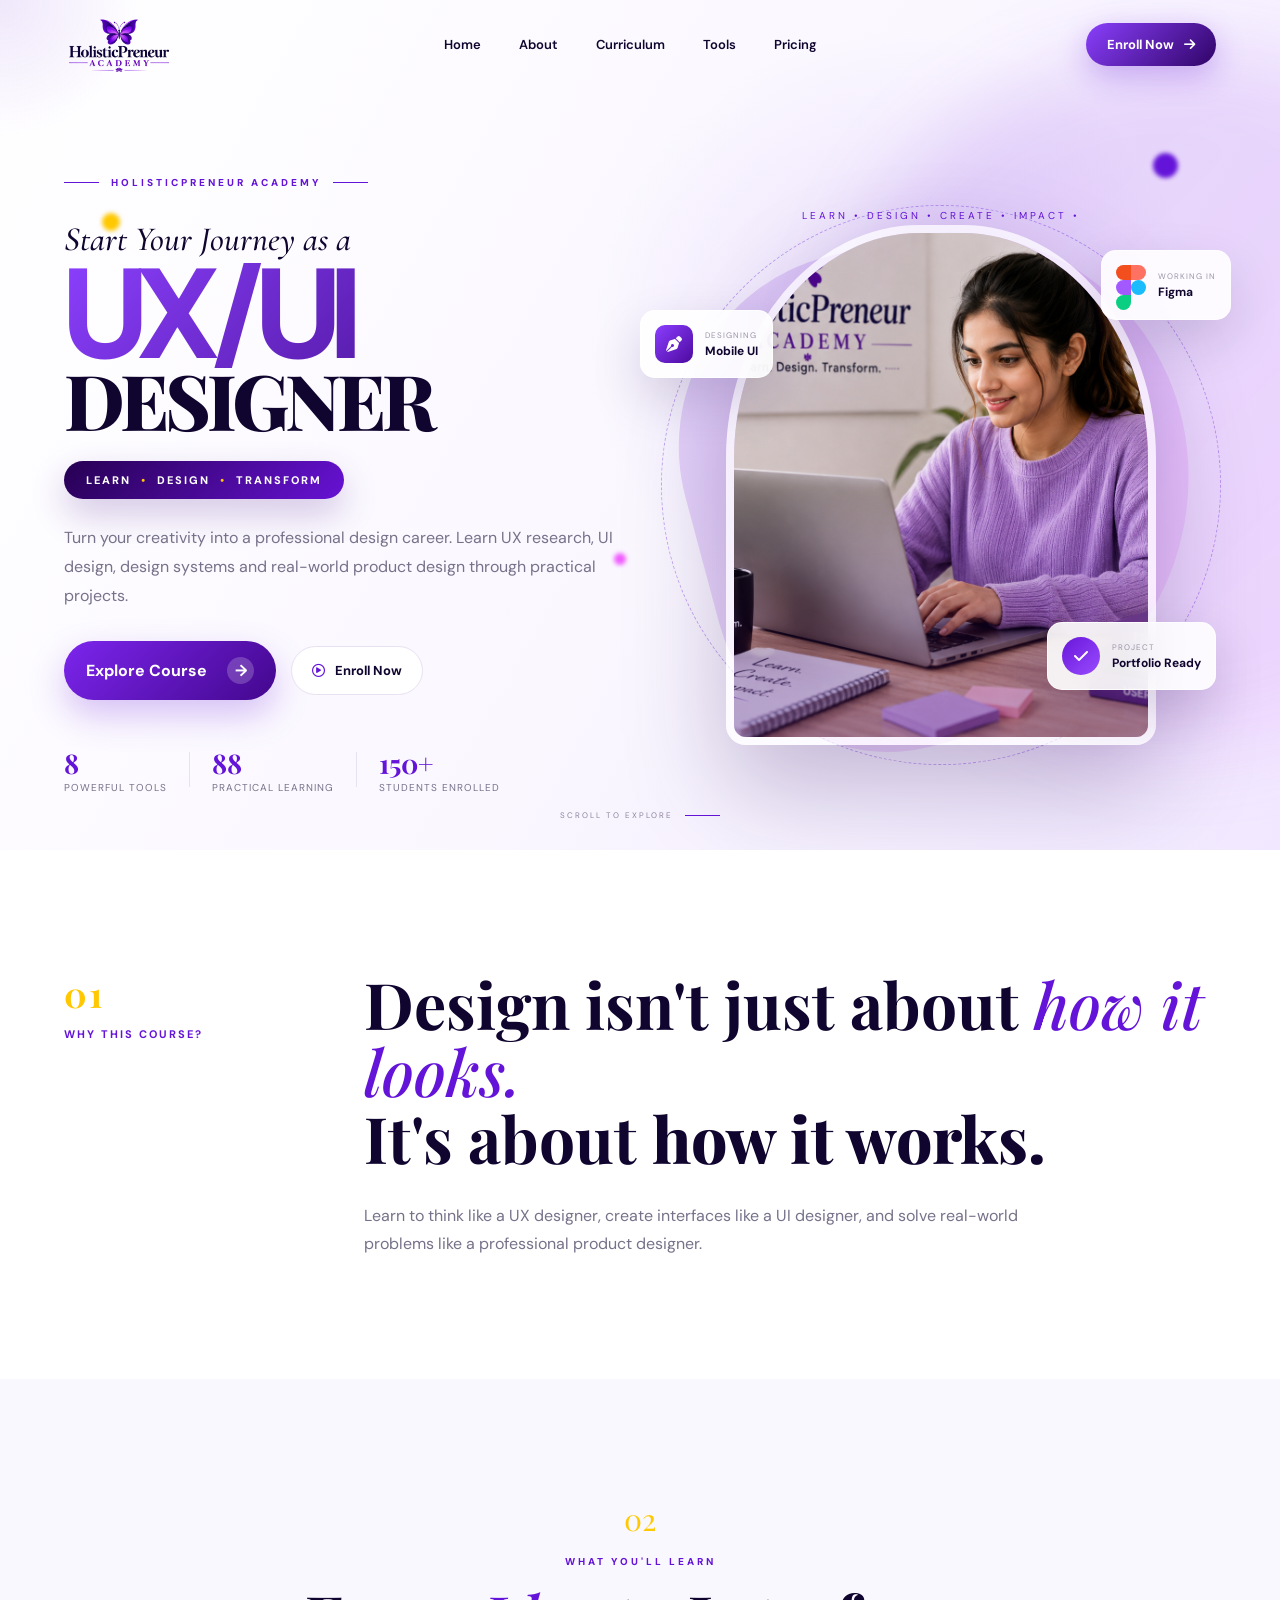
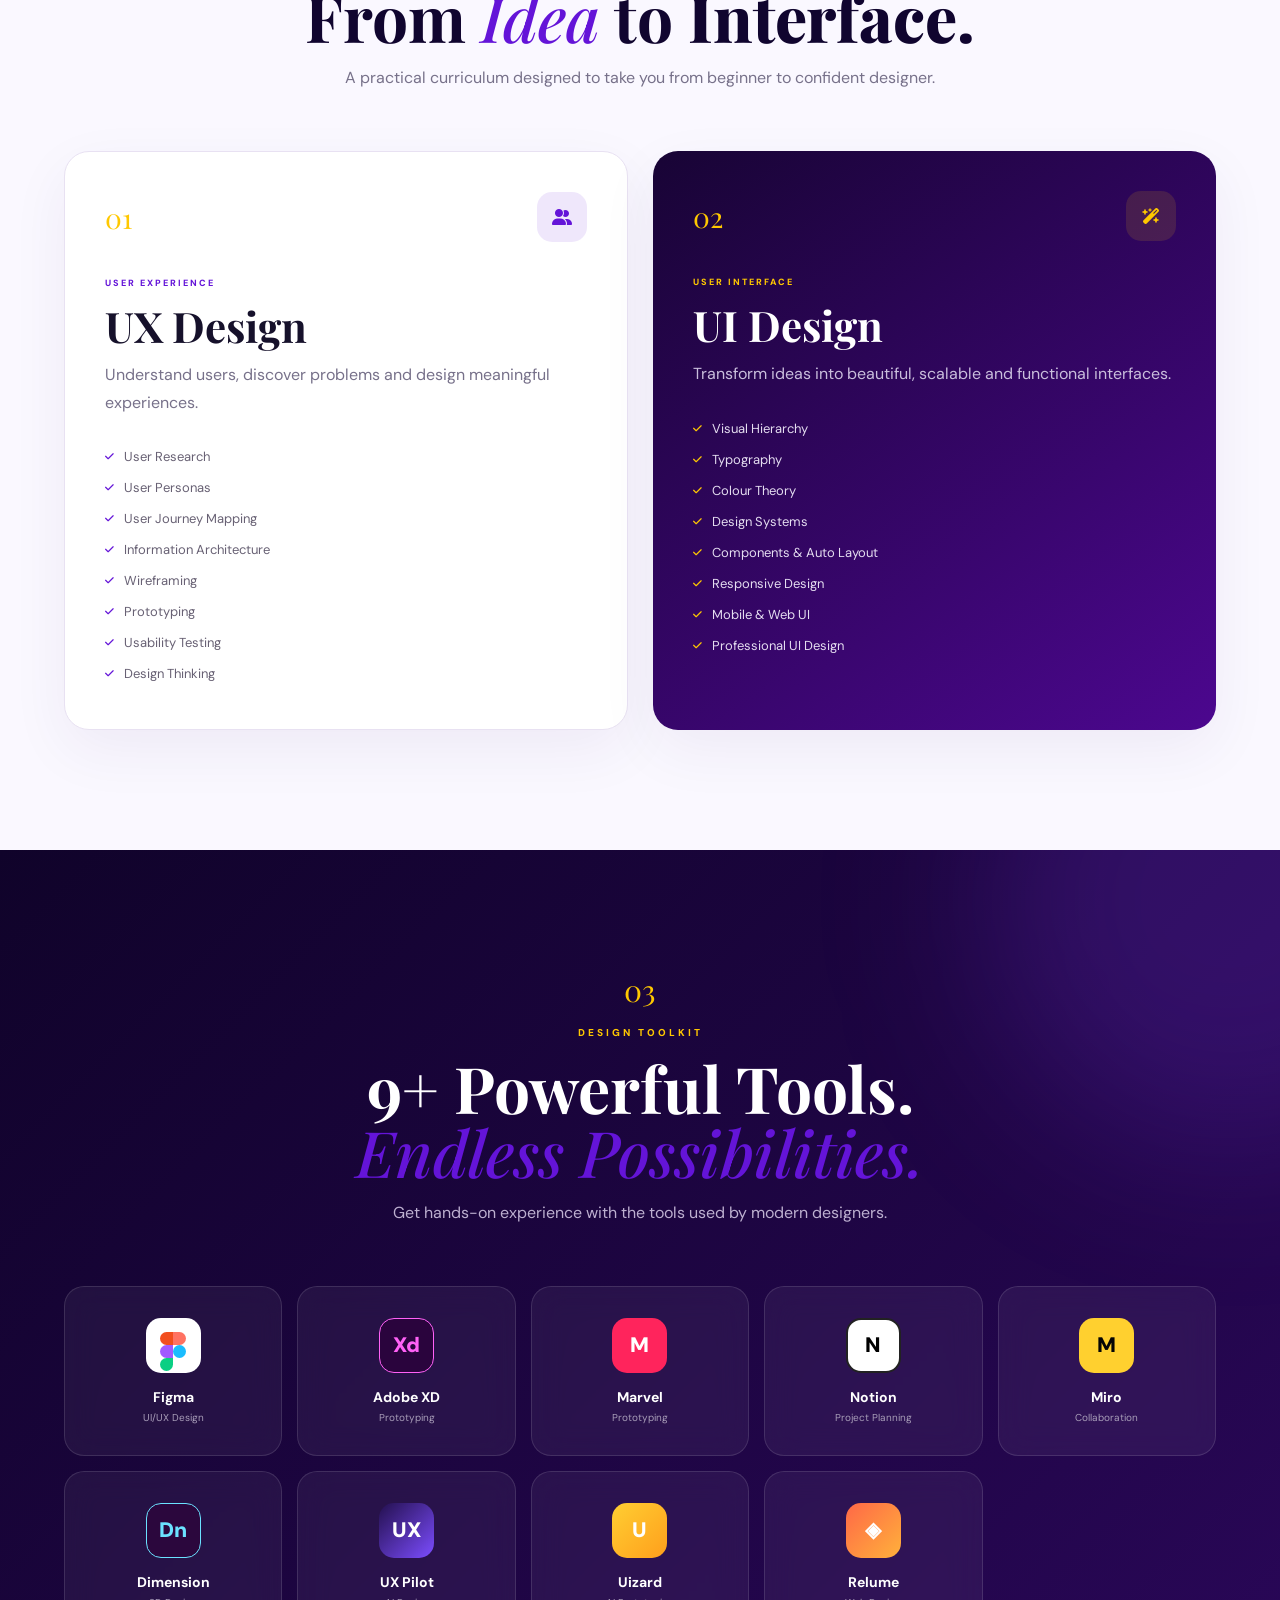
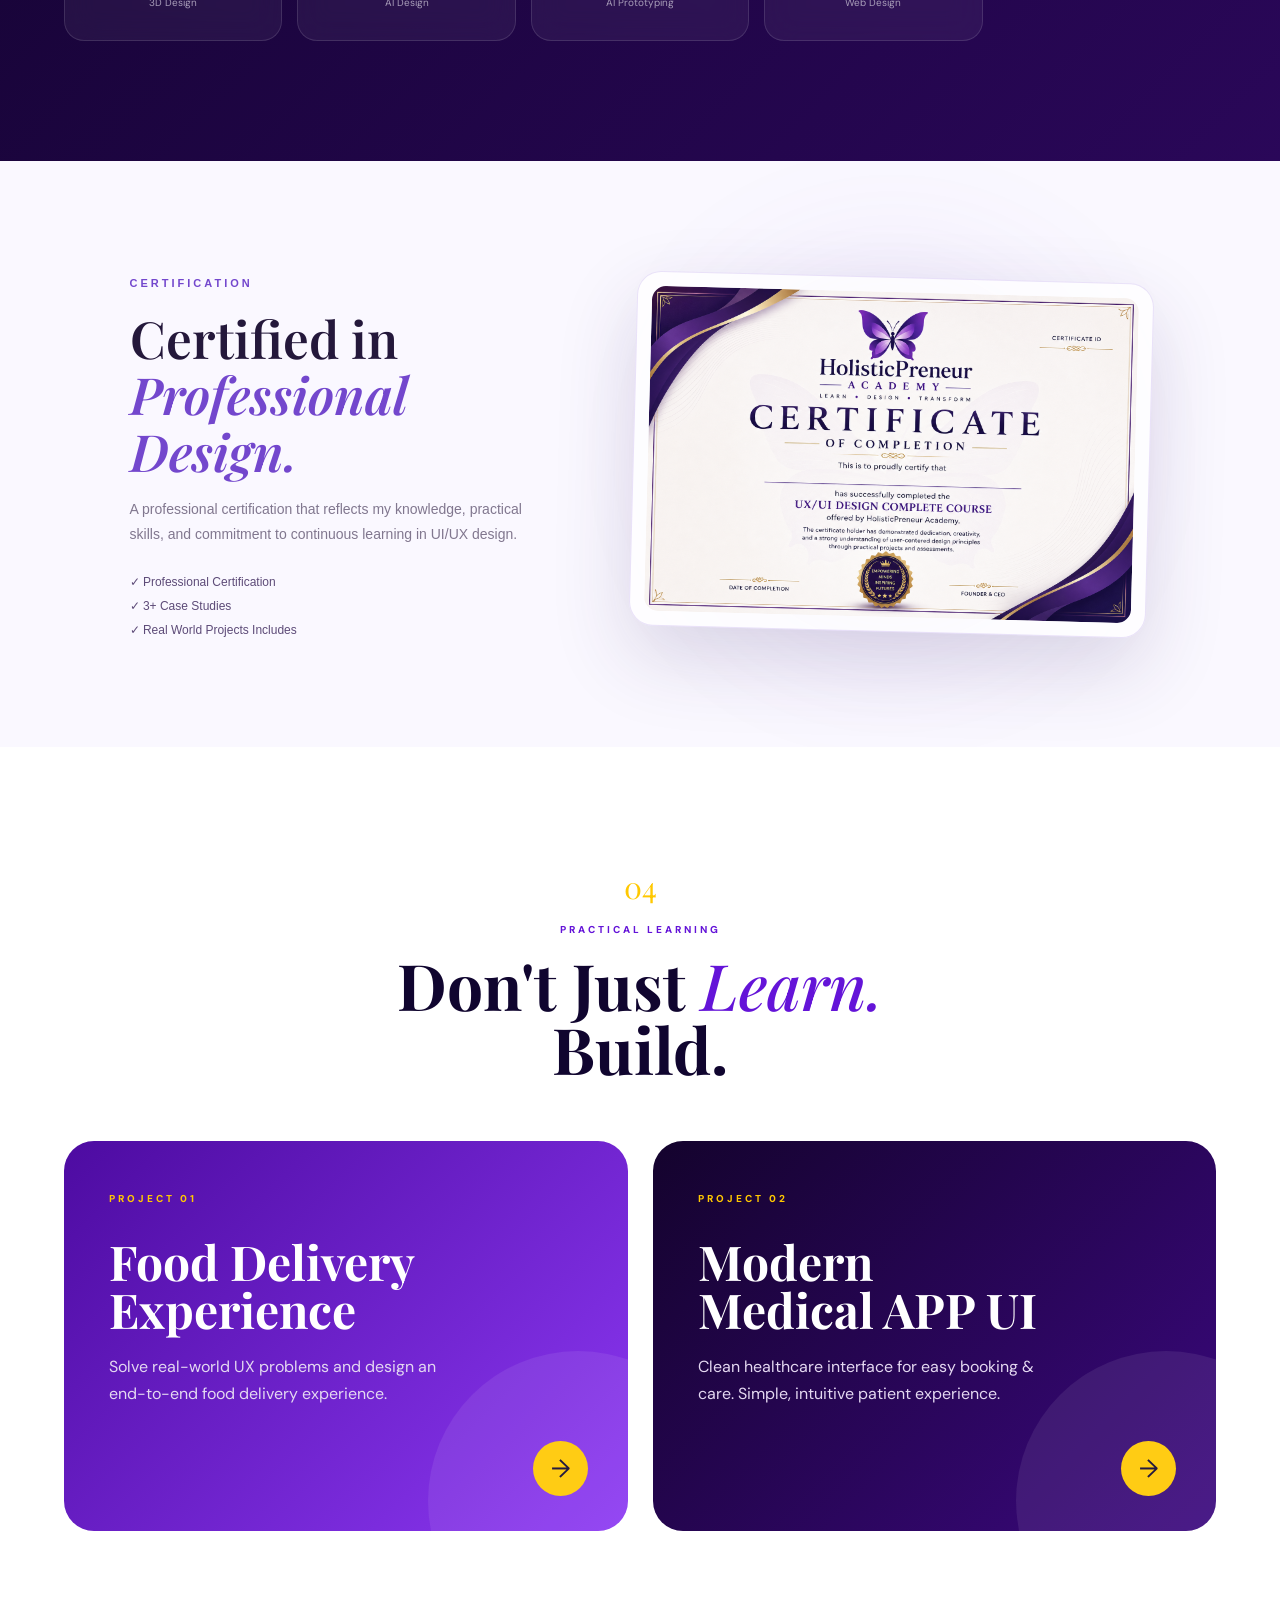
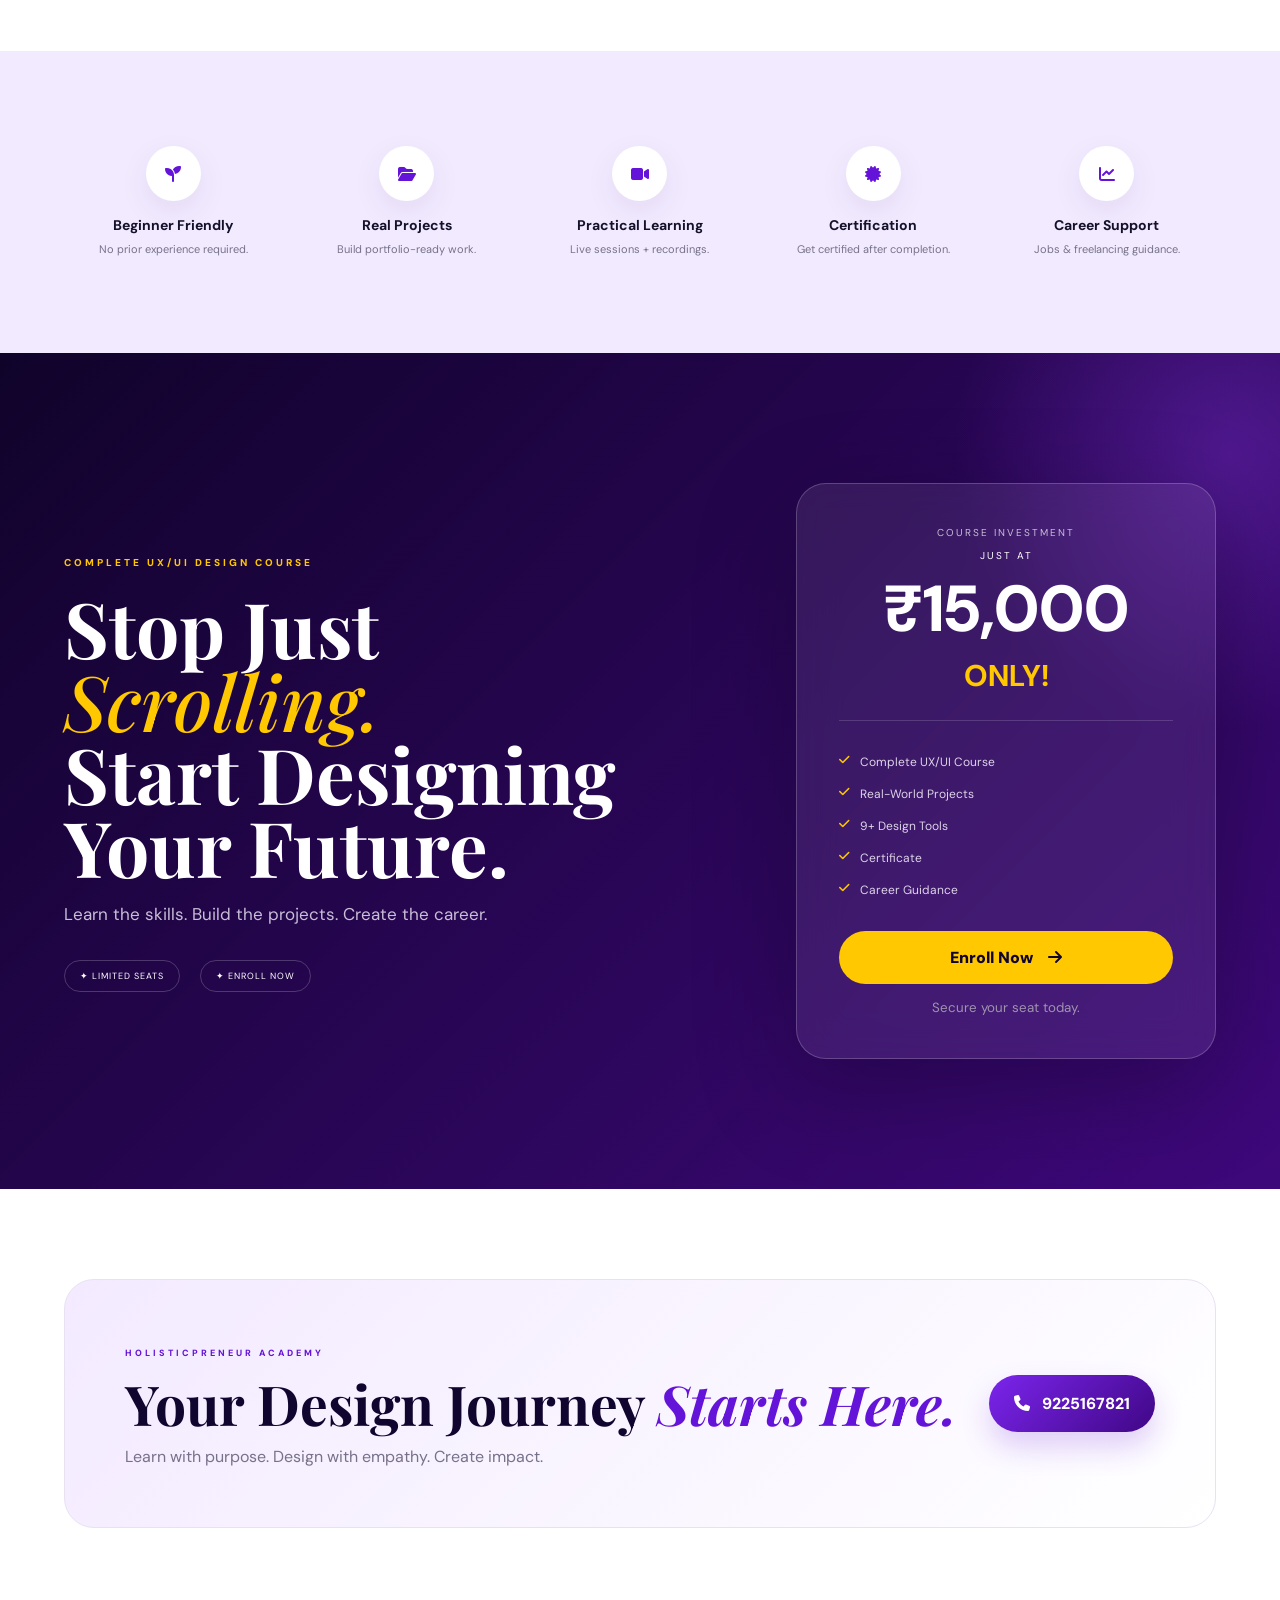
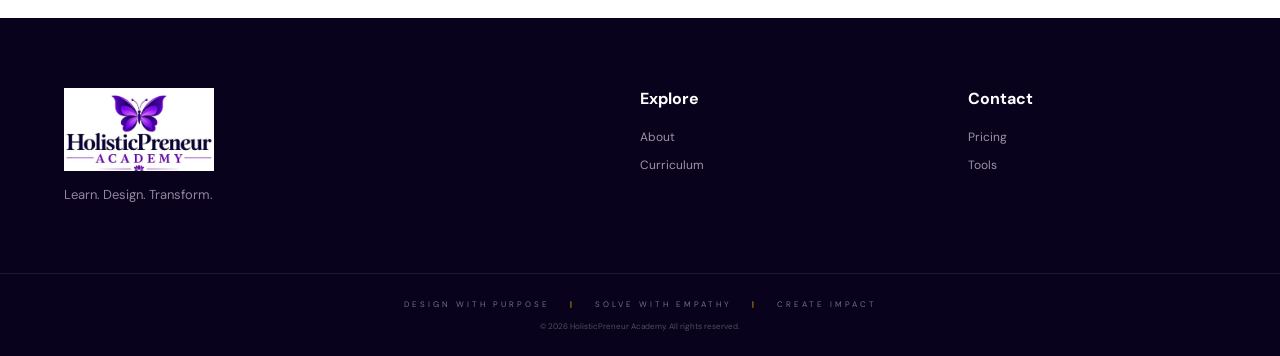
==== index.html @ afbdb3b9 "first commit" ====
<!DOCTYPE html>
<html lang="en">

<head>

    <meta charset="UTF-8">

    <meta name="viewport"
          content="width=device-width, initial-scale=1.0">

    <meta name="description"
          content="HolisticPreneur Academy - Premium UX/UI Design Course">

    <title>HolisticPreneur Academy | UX/UI Design</title>


    <!-- ================= GOOGLE FONTS ================= -->

    <link rel="preconnect"
          href="https://fonts.googleapis.com">

    <link rel="preconnect"
          href="https://fonts.gstatic.com"
          crossorigin>

    <link href="https://fonts.googleapis.com/css2?family=Cormorant+Garamond:wght@400;500;600;700&family=DM+Sans:wght@400;500;600;700&family=Playfair+Display:wght@500;600;700;800&display=swap"
          rel="stylesheet">


    <!-- ================= ICON LIBRARY ================= -->

    <link rel="stylesheet"
          href="https://cdnjs.cloudflare.com/ajax/libs/font-awesome/6.5.2/css/all.min.css">


    <link rel="stylesheet"
          href="style.css">

</head>


<body>


<!-- =====================================================
     CURSOR GLOW
===================================================== -->

<div class="cursor-glow"></div>


<!-- =====================================================
     NAVBAR
===================================================== -->

<header class="navbar" id="navbar">

    <div class="container nav-wrapper">


        <!-- LOGO -->

       <!-- COMPANY LOGO -->
<a href="#" class="brand">
    <img src="logo Hp.png" 
         alt="HolisticPreneur Academy Logo" 
         class="company-logo">
</a>


        <!-- NAVIGATION -->

        <nav class="nav-menu">

            <a href="#home">
                Home
            </a>

            <a href="#about">
                About
            </a>

            <a href="#curriculum">
                Curriculum
            </a>

            <a href="#tools">
                Tools
            </a>

            <a href="#pricing">
                Pricing
            </a>

        </nav>


        <!-- CTA -->

        <a href="premium-form.html"
           class="nav-cta">

            Enroll Now
            <i class="fa-solid fa-arrow-right"></i>

        </a>


        <!-- MOBILE -->

        <button class="mobile-menu"
                id="mobileMenu">

            <i class="fa-solid fa-bars"></i>

        </button>

    </div>

</header>



<!-- =====================================================
     HERO
===================================================== -->

<section class="hero"
         id="home">


    <!-- BACKGROUND -->

    <div class="hero-gradient"></div>

    <div class="orb orb-one"></div>

    <div class="orb orb-two"></div>

    <div class="orb orb-three"></div>


    <div class="container hero-grid">


        <!-- ================= HERO TEXT ================= -->

        <div class="hero-content">


            <div class="eyebrow">

                <span class="eyebrow-line"></span>

                HOLISTICPRENEUR ACADEMY

                <span class="eyebrow-line"></span>

            </div>


            <p class="hero-script">

                Start Your Journey as a

            </p>


            <h1>

                <span class="gradient-text">
                    UX/UI
                </span>

                <span class="dark-text">
                    DESIGNER
                </span>

            </h1>


            <div class="hero-pill">

                <span>
                    LEARN
                </span>

                <b>•</b>

                <span>
                    DESIGN
                </span>

                <b>•</b>

                <span>
                    TRANSFORM
                </span>

            </div>


            <p class="hero-description">

                Turn your creativity into a professional design
                career. Learn UX research, UI design, design
                systems and real-world product design through
                practical projects.

            </p>


            <!-- BUTTONS -->

            <div class="hero-buttons">

                <a href="#curriculum"
                   class="primary-btn">

                    Explore Course

                    <span>
                        →
                    </span>

                </a>


                <a href="premium-form.html"
                   class="secondary-btn">

                    <i class="fa-regular fa-circle-play"></i>

                    Enroll Now

                </a>

            </div>


            <!-- TRUST -->

            <div class="hero-trust">

                <div class="trust-item">

                    <strong data-count="9">
                        0
                    </strong>

                    <span>
                        Powerful Tools
                    </span>

                </div>


                <div class="trust-divider"></div>


                <div class="trust-item">

                    <strong data-count="100">
                        0
                    </strong>

                    <span>
                        Practical Learning
                    </span>

                </div>


                <div class="trust-divider"></div>


                <div class="trust-item">

                    <strong>
                        150+
                    </strong>

                    <span>
                        Students Enrolled
                    </span>

                </div>

            </div>

        </div>



        <!-- =================================================
             HERO IMAGE
        ================================================= -->

        <div class="hero-visual">


            <!-- ROTATING CIRCLE -->

            <div class="rotating-ring">

                <span>
                    LEARN • DESIGN • CREATE • IMPACT •
                </span>

            </div>


            <!-- GIRL -->

            <div class="designer-image">

                <img
                    src="Holisticpreneur UI.png"
                    alt="Woman working on UI UX design">

            </div>


            <!-- FLOATING UI CARD -->

            <div class="floating-card ui-card">

                <div class="mini-icon purple">

                    <i class="fa-solid fa-pen-nib"></i>

                </div>

                <div>

                    <small>
                        DESIGNING
                    </small>

                    <strong>
                        Mobile UI
                    </strong>

                </div>

            </div>


            <!-- FIGMA CARD -->

            <div class="floating-card figma-card">

                <div class="figma-logo">

                    <span></span>
                    <span></span>
                    <span></span>
                    <span></span>
                    <span></span>

                </div>

                <div>

                    <small>
                        WORKING IN
                    </small>

                    <strong>
                        Figma
                    </strong>

                </div>

            </div>


            <!-- PROJECT CARD -->

            <div class="floating-card project-card">

                <div class="check-icon">

                    <i class="fa-solid fa-check"></i>

                </div>

                <div>

                    <small>
                        PROJECT
                    </small>

                    <strong>
                        Portfolio Ready
                    </strong>

                </div>

            </div>


            <!-- DECORATIVE PURPLE SHAPE -->

            <div class="hero-shape"></div>

        </div>

    </div>


    <!-- SCROLL -->

    <div class="scroll-indicator">

        <span>
            SCROLL TO EXPLORE
        </span>

        <div></div>

    </div>

</section>



<!-- =====================================================
     ABOUT / INTRO
===================================================== -->

<section class="intro-section"
         id="about">

    <div class="container">


        <div class="intro-grid">


            <div class="intro-label">

                <span>
                    01
                </span>

                WHY THIS COURSE?

            </div>


            <div class="intro-content">

                <h2>

                    Design isn't just about
                    <em>how it looks.</em>

                    <br>

                    It's about
                    <strong>
                        how it works.
                    </strong>

                </h2>


                <p>

                    Learn to think like a UX designer,
                    create interfaces like a UI designer,
                    and solve real-world problems like a
                    professional product designer.

                </p>

            </div>

        </div>

    </div>

</section>



<!-- =====================================================
     CURRICULUM
===================================================== -->

<section class="curriculum"
         id="curriculum">

    <div class="container">


        <div class="section-heading">

            <div class="section-number">
                02
            </div>

            <span>
                WHAT YOU'LL LEARN
            </span>

            <h2>

                From
                <em>Idea</em>
                to
                <strong>Interface.</strong>

            </h2>

            <p>

                A practical curriculum designed to take
                you from beginner to confident designer.

            </p>

        </div>



        <div class="learning-layout">


            <!-- UX -->

            <div class="learning-card">

                <div class="card-top">

                    <div class="card-number">
                        01
                    </div>

                    <div class="card-icon">
                        <i class="fa-solid fa-user-group"></i>
                    </div>

                </div>


                <span class="card-category">
                    USER EXPERIENCE
                </span>


                <h3>
                    UX Design
                </h3>


                <p>
                    Understand users, discover problems
                    and design meaningful experiences.
                </p>


                <ul>

                    <li>
                        <i class="fa-solid fa-check"></i>
                        User Research
                    </li>

                    <li>
                        <i class="fa-solid fa-check"></i>
                        User Personas
                    </li>

                    <li>
                        <i class="fa-solid fa-check"></i>
                        User Journey Mapping
                    </li>

                    <li>
                        <i class="fa-solid fa-check"></i>
                        Information Architecture
                    </li>

                    <li>
                        <i class="fa-solid fa-check"></i>
                        Wireframing
                    </li>

                    <li>
                        <i class="fa-solid fa-check"></i>
                        Prototyping
                    </li>

                    <li>
                        <i class="fa-solid fa-check"></i>
                        Usability Testing
                    </li>

                    <li>
                        <i class="fa-solid fa-check"></i>
                        Design Thinking
                    </li>

                </ul>

            </div>



            <!-- UI -->

            <div class="learning-card featured-card">

                <div class="card-top">

                    <div class="card-number">
                        02
                    </div>

                    <div class="card-icon gold-icon">
                        <i class="fa-solid fa-wand-magic-sparkles"></i>
                    </div>

                </div>


                <span class="card-category">
                    USER INTERFACE
                </span>


                <h3>
                    UI Design
                </h3>


                <p>
                    Transform ideas into beautiful,
                    scalable and functional interfaces.
                </p>


                <ul>

                    <li>
                        <i class="fa-solid fa-check"></i>
                        Visual Hierarchy
                    </li>

                    <li>
                        <i class="fa-solid fa-check"></i>
                        Typography
                    </li>

                    <li>
                        <i class="fa-solid fa-check"></i>
                        Colour Theory
                    </li>

                    <li>
                        <i class="fa-solid fa-check"></i>
                        Design Systems
                    </li>

                    <li>
                        <i class="fa-solid fa-check"></i>
                        Components & Auto Layout
                    </li>

                    <li>
                        <i class="fa-solid fa-check"></i>
                        Responsive Design
                    </li>

                    <li>
                        <i class="fa-solid fa-check"></i>
                        Mobile & Web UI
                    </li>

                    <li>
                        <i class="fa-solid fa-check"></i>
                        Professional UI Design
                    </li>

                </ul>

            </div>

        </div>

    </div>

</section>
















<!-- =====================================================
     TOOLS
===================================================== -->

<section class="tools-section"
         id="tools">


    <div class="container">


        <div class="section-heading dark-heading">

            <div class="section-number">
                03
            </div>

            <span>
                DESIGN TOOLKIT
            </span>

            <h2>

                9+ Powerful Tools.
                <em>Endless Possibilities.</em>

            </h2>

            <p>

                Get hands-on experience with the tools
                used by modern designers.

            </p>

        </div>



        <div class="tools-grid">


            <!-- FIGMA -->

            <div class="tool-card">

                <div class="tool-logo figma">

                    <span></span>
                    <span></span>
                    <span></span>
                    <span></span>
                    <span></span>

                </div>

                <h3>
                    Figma
                </h3>

                <p>
                    UI/UX Design
                </p>

            </div>



            <!-- ADOBE XD -->

            <div class="tool-card">

                <div class="tool-logo adobe-xd">
                    <span>Xd</span>
                </div>

                <h3>
                    Adobe XD
                </h3>

                <p>
                    Prototyping
                </p>

            </div>



            <!-- MARVEL -->

            <div class="tool-card">

                <div class="tool-logo marvel">
                    M
                </div>

                <h3>
                    Marvel
                </h3>

                <p>
                    Prototyping
                </p>

            </div>



            <!-- NOTION -->

            <div class="tool-card">

                <div class="tool-logo notion">
                    N
                </div>

                <h3>
                    Notion
                </h3>

                <p>
                    Project Planning
                </p>

            </div>



            <!-- MIRO -->

            <div class="tool-card">

                <div class="tool-logo miro">
                    M
                </div>

                <h3>
                    Miro
                </h3>

                <p>
                    Collaboration
                </p>

            </div>



            <!-- DIMENSION -->

            <div class="tool-card">

                <div class="tool-logo dimension">
                    Dn
                </div>

                <h3>
                    Dimension
                </h3>

                <p>
                    3D Design
                </p>

            </div>



            <!-- UX PILOT -->

            <div class="tool-card">

                <div class="tool-logo uxpilot">
                    UX
                </div>

                <h3>
                    UX Pilot
                </h3>

                <p>
                    AI Design
                </p>

            </div>



            <!-- UIZARD -->

            <div class="tool-card">

                <div class="tool-logo uizard">
                    U
                </div>

                <h3>
                    Uizard
                </h3>

                <p>
                    AI Prototyping
                </p>

            </div>



            <!-- RELUME -->

            <div class="tool-card">

                <div class="tool-logo relume">
                    ◈
                </div>

                <h3>
                    Relume
                </h3>

                <p>
                    Web Design
                </p>

            </div>


        </div>

    </div>

</section>






<!-- =========================
     CERTIFICATE SECTION
========================= -->

<section class="certificate-section">

    <div class="certificate-content">

        <span class="certificate-label">
            CERTIFICATION
        </span>

        <h2>
            Certified in
            <em>Professional Design.</em>
        </h2>

        <p>
            A professional certification that reflects my knowledge,
            practical skills, and commitment to continuous learning
            in UI/UX design.
        </p>

        <div class="certificate-meta">
            <span>✓ Professional Certification</span>
            <span>✓ 3+ Case Studies</span>
            <span>✓ Real World Projects Includes</span>
        </div>

    </div>


    <div class="certificate-preview">

        <div class="certificate-glow"></div>

        <div class="certificate-frame">

            <img
                src="Certificate.png"
                alt="Professional UI UX Design Certificate"
            >

        </div>

    </div>

</section>



<!-- =====================================================
     REAL WORLD PROJECTS
===================================================== -->

<section class="projects">

    <div class="container">


        <div class="section-heading">

            <div class="section-number">
                04
            </div>

            <span>
                PRACTICAL LEARNING
            </span>

            <h2>

                Don't Just
                <em>Learn.</em>

                <br>

                Build.

            </h2>

        </div>



        <div class="project-grid">


            <div class="project-card-large">

                <span>
                    PROJECT 01
                </span>

                <h3>
                    Food Delivery
                    <br>
                    Experience
                </h3>

                <p>
                    Solve real-world UX problems and
                    design an end-to-end food delivery
                    experience.
                </p>

                <div class="project-arrow">
                    →
                </div>

            </div>


            <div class="project-card-large second-project">

                <span>
                    PROJECT 02
                </span>

                <h3>
                    Modern
                    <br>
                    Medical APP UI
                </h3>

                <p>
                    Clean healthcare interface for easy booking & care.
                    Simple, intuitive patient experience.
                </p>

                <div class="project-arrow">
                    →
                </div>

            </div>


        </div>

    </div>

</section>



<!-- =====================================================
     BENEFITS
===================================================== -->

<section class="benefits">

    <div class="container">


        <div class="benefit-grid">


            <div class="benefit-item">

                <div class="benefit-icon">
                    <i class="fa-solid fa-seedling"></i>
                </div>

                <h3>
                    Beginner Friendly
                </h3>

                <p>
                    No prior experience required.
                </p>

            </div>


            <div class="benefit-item">

                <div class="benefit-icon">
                    <i class="fa-solid fa-folder-open"></i>
                </div>

                <h3>
                    Real Projects
                </h3>

                <p>
                    Build portfolio-ready work.
                </p>

            </div>


            <div class="benefit-item">

                <div class="benefit-icon">
                    <i class="fa-solid fa-video"></i>
                </div>

                <h3>
                    Practical Learning
                </h3>

                <p>
                    Live sessions + recordings.
                </p>

            </div>


            <div class="benefit-item">

                <div class="benefit-icon">
                    <i class="fa-solid fa-certificate"></i>
                </div>

                <h3>
                    Certification
                </h3>

                <p>
                    Get certified after completion.
                </p>

            </div>


            <div class="benefit-item">

                <div class="benefit-icon">
                    <i class="fa-solid fa-chart-line"></i>
                </div>

                <h3>
                    Career Support
                </h3>

                <p>
                    Jobs & freelancing guidance.
                </p>

            </div>


        </div>

    </div>

</section>



<!-- =====================================================
     PRICING
===================================================== -->

<section class="pricing"
         id="pricing">

    <div class="pricing-orb"></div>


    <div class="container pricing-container">


        <div class="pricing-content">

            <span class="pricing-label">
                COMPLETE UX/UI DESIGN COURSE
            </span>


            <h2>

                Stop Just
                <em>Scrolling.</em>

                <br>

                Start Designing
                <br>
                Your Future.

            </h2>


            <p>

                Learn the skills. Build the projects.
                Create the career.

            </p>


            <div class="limited">

                <span>
                    ✦ LIMITED SEATS
                </span>

                <span>
                    ✦ ENROLL NOW
                </span>

            </div>

        </div>



        <div class="price-card">


            <div class="price-top">

                <span>
                    COURSE INVESTMENT
                </span>

                <div>
                    JUST AT
                </div>

            </div>


            <h3>
                ₹15,000
            </h3>


            <strong>
                ONLY!
            </strong>


            <div class="price-line"></div>


            <ul>

                <li>
                    <i class="fa-solid fa-check"></i>
                    Complete UX/UI Course
                </li>

                <li>
                    <i class="fa-solid fa-check"></i>
                    Real-World Projects
                </li>

                <li>
                    <i class="fa-solid fa-check"></i>
                    9+ Design Tools
                </li>

                <li>
                    <i class="fa-solid fa-check"></i>
                    Certificate
                </li>

                <li>
                    <i class="fa-solid fa-check"></i>
                    Career Guidance
                </li>

            </ul>


            <a href="premium-form.html"
               class="price-btn">

                Enroll Now

                <i class="fa-solid fa-arrow-right"></i>

            </a>


            <small>
                Secure your seat today.
            </small>

        </div>

    </div>

</section>











<!-- =====================================================
     FINAL CTA
===================================================== -->

<section class="final-cta"
         id="enroll">

    <div class="container">


        <div class="final-inner">

            <div>

                <span>
                    HOLISTICPRENEUR ACADEMY
                </span>

                <h2>
                    Your Design Journey
                    <em>Starts Here.</em>
                </h2>

                <p>
                    Learn with purpose. Design with empathy.
                    Create impact.
                </p>

            </div>


            <a href="tel:9225167821"
               class="call-btn">

                <i class="fa-solid fa-phone"></i>

                9225167821

            </a>

        </div>

    </div>

</section>



<!-- =====================================================
     FOOTER
===================================================== -->

<footer>

    <div class="container footer-grid">

<div class="footer-brand">

    <img 
        src="HP Logo - Copy.jpg"
        alt="HolisticPreneur Academy Logo"
        class="footer-logo"
    >

    <p>
        Learn. Design. Transform.
    </p>

</div>


        <div>

            <h4>
                Explore
            </h4>

            <a href="#about">
                About
            </a>

            <a href="#curriculum">
                Curriculum
            </a>

           

            

        </div>


        <div>

            <h4>
                Contact
            </h4>

            

            <a href="#pricing">
                Pricing
            </a>

             <a href="#tools">
                Tools
            </a>

        </div>


    </div>


    <div class="footer-bottom">

        DESIGN WITH PURPOSE

        <span>|</span>

        SOLVE WITH EMPATHY

        <span>|</span>

        CREATE IMPACT

        <div class="copyright">

            © 2026 HolisticPreneur Academy.
            All rights reserved.

        </div>

    </div>

</footer>








<script src="script.js"></script>

</body>

</html>
---- style.css ----
/* =====================================================
   HOLISTICPRENEUR ACADEMY
   PREMIUM UX/UI WEBSITE
===================================================== */


/* =====================================================
   ROOT
===================================================== */

:root {

    --purple: #6414D8;

    --purple-light: #8A3FFC;

    --purple-dark: #300467;

    --deep-purple: #180536;

    --navy: #10052F;

    --gold: #FFC800;

    --pink: #F05CFF;

    --white: #FFFFFF;

    --off-white: #FAF8FF;

    --lavender: #F2EBFF;

    --text: #16112B;

    --muted: #77718A;

    --border: #E8E1F2;

    --shadow:
        0 25px 80px rgba(45, 5, 105, 0.12);

    --serif:
        "Playfair Display",
        Georgia,
        serif;

    --display:
        "Cormorant Garamond",
        Georgia,
        serif;

    --sans:
        "DM Sans",
        Arial,
        sans-serif;
}


/* =====================================================
   RESET
===================================================== */

* {

    margin: 0;

    padding: 0;

    box-sizing: border-box;

}


html {

    scroll-behavior: smooth;

}


body {

    font-family: var(--sans);

    background: var(--off-white);

    color: var(--text);

    overflow-x: hidden;

}


a {

    color: inherit;

    text-decoration: none;

}


button {

    font-family: inherit;

}


.container {

    width: min(1180px, 90%);

    margin: auto;

}


/* =====================================================
   CURSOR
===================================================== */

.cursor-glow {

    position: fixed;

    width: 280px;

    height: 280px;

    border-radius: 50%;

    background:
        radial-gradient(
            circle,
            rgba(100,20,216,0.10),
            transparent 70%
        );

    pointer-events: none;

    transform:
        translate(-50%, -50%);

    z-index: 9999;

}


/* =====================================================
   NAVBAR
===================================================== */

.navbar {

    position: fixed;

    width: 100%;

    top: 0;

    left: 0;

    z-index: 1000;

    transition: 0.4s;

}


.navbar.scrolled {

    background:
        rgba(255,255,255,0.88);

    backdrop-filter:
        blur(20px);

    box-shadow:
        0 10px 40px
        rgba(30,5,70,0.08);

}


.nav-wrapper {

    min-height: 88px;

    display: flex;

    align-items: center;

    justify-content: space-between;

}


/* LOGO */

.brand {

    display: flex;

    align-items: center;

    gap: 9px;

}


.brand-butterfly {

    font-size: 35px;

    filter:
        drop-shadow(
            0 5px 10px
            rgba(100,20,216,0.25)
        );

}


.brand-text h2 {

    font-family: var(--serif);

    font-size: 22px;

    line-height: 1;

    color: var(--navy);

}


.brand-text h2 span {

    color: var(--purple);

}


.brand-text small {

    display: block;

    color: var(--purple);

    letter-spacing: 5px;

    font-size: 9px;

    font-weight: 700;

    margin-top: 5px;

}


/* NAV */

.nav-menu {

    display: flex;

    align-items: center;

    gap: 38px;

}


.nav-menu a {

    position: relative;

    font-size: 13px;

    font-weight: 600;

    color: var(--navy);

}


.nav-menu a::after {

    content: "";

    position: absolute;

    bottom: -8px;

    left: 0;

    width: 0;

    height: 2px;

    background: var(--purple);

    transition: 0.3s;

}


.nav-menu a:hover::after {

    width: 100%;

}


.nav-cta {

    display: flex;

    align-items: center;

    gap: 10px;

    padding: 13px 21px;

    border-radius: 50px;

    color: white;

    font-size: 13px;

    font-weight: 700;

    background:
        linear-gradient(
            135deg,
            var(--purple-light),
            var(--purple-dark)
        );

    box-shadow:
        0 10px 30px
        rgba(100,20,216,0.28);

    transition: 0.3s;

}


.nav-cta:hover {

    transform:
        translateY(-3px);

}


.mobile-menu {

    display: none;

    border: 0;

    background: none;

    font-size: 24px;

    color: var(--navy);

}


/* =====================================================
   HERO
===================================================== */

.hero {

    min-height: 850px;

    position: relative;

    overflow: hidden;

    padding-top: 120px;

    display: flex;

    align-items: center;

    background:

        radial-gradient(
            circle at 70% 40%,
            rgba(119,43,229,0.12),
            transparent 30%
        ),

        linear-gradient(
            120deg,
            #FFFFFF 0%,
            #FAF7FF 55%,
            #F1E8FF 100%
        );

}


.hero-gradient {

    position: absolute;

    width: 700px;

    height: 700px;

    right: -250px;

    top: 50px;

    border-radius: 50%;

    background:
        linear-gradient(
            135deg,
            rgba(100,20,216,0.15),
            rgba(240,92,255,0.12)
        );

    filter: blur(40px);

}


/* ORBS */

.orb {

    position: absolute;

    border-radius: 50%;

    filter: blur(2px);

    animation:
        floatOrb 8s ease-in-out infinite;

}


.orb-one {

    width: 18px;

    height: 18px;

    background: var(--gold);

    top: 25%;

    left: 8%;

}


.orb-two {

    width: 12px;

    height: 12px;

    background: var(--pink);

    top: 65%;

    left: 48%;

    animation-delay: 2s;

}


.orb-three {

    width: 25px;

    height: 25px;

    background: var(--purple);

    top: 18%;

    right: 8%;

    animation-delay: 4s;

}


@keyframes floatOrb {

    0%,
    100% {

        transform:
            translateY(0)
            scale(1);

    }

    50% {

        transform:
            translateY(-30px)
            scale(1.3);

    }

}


/* HERO GRID */

.hero-grid {

    position: relative;

    z-index: 3;

    display: grid;

    grid-template-columns:
        1fr 1fr;

    align-items: center;

    gap: 50px;

}


/* =====================================================
   HERO TEXT
===================================================== */

.eyebrow {

    display: flex;

    align-items: center;

    gap: 12px;

    color: var(--purple);

    font-size: 10px;

    font-weight: 800;

    letter-spacing: 3px;

    margin-bottom: 30px;

}


.eyebrow-line {

    width: 35px;

    height: 1px;

    background: var(--purple);

}


.hero-script {

    font-family: var(--display);

    font-size: 34px;

    font-style: italic;

    font-weight: 500;

    color: var(--navy);

    margin-bottom: 3px;

}


.hero h1 {

    line-height: 0.82;

    margin-bottom: 30px;

}


.hero h1 span {

    display: block;

}


.gradient-text {

    font-size:
        clamp(80px, 10vw, 135px);

    font-weight: 800;

    letter-spacing: -8px;

    background:
        linear-gradient(
            135deg,
            #8A3FFC,
            #3A087D
        );

    -webkit-background-clip: text;

    color: transparent;

}


.dark-text {

    font-family: var(--serif);

    font-size:
        clamp(52px, 6vw, 78px);

    font-weight: 800;

    letter-spacing: -4px;

    color: var(--navy);

}


/* PILL */

.hero-pill {

    display: inline-flex;

    align-items: center;

    gap: 10px;

    padding: 12px 22px;

    background:
        linear-gradient(
            135deg,
            #260052,
            #6712D4
        );

    color: white;

    border-radius: 50px;

    font-size: 11px;

    font-weight: 800;

    letter-spacing: 2px;

    box-shadow:
        0 15px 35px
        rgba(64,10,130,0.22);

}


.hero-pill b {

    color: var(--gold);

}


/* DESCRIPTION */

.hero-description {

    max-width: 580px;

    color: var(--muted);

    font-size: 16px;

    line-height: 1.8;

    margin: 25px 0 30px;

}


/* BUTTONS */

.hero-buttons {

    display: flex;

    align-items: center;

    gap: 15px;

    flex-wrap: wrap;

}


.primary-btn {

    display: flex;

    align-items: center;

    gap: 20px;

    padding: 16px 22px;

    border-radius: 50px;

    color: white;

    font-weight: 700;

    background:
        linear-gradient(
            135deg,
            #7C25ED,
            #43078D
        );

    box-shadow:
        0 15px 35px
        rgba(100,20,216,0.25);

    transition: 0.3s;

}


.primary-btn span {

    width: 27px;

    height: 27px;

    display: grid;

    place-items: center;

    border-radius: 50%;

    background: rgba(255,255,255,0.2);

}


.primary-btn:hover {

    transform:
        translateY(-4px);

}


.secondary-btn {

    display: flex;

    align-items: center;

    gap: 10px;

    padding: 15px 20px;

    border-radius: 50px;

    color: var(--navy);

    font-size: 13px;

    font-weight: 700;

    border:
        1px solid var(--border);

    background: white;

    transition: 0.3s;

}


.secondary-btn i {

    color: var(--purple);

}


.secondary-btn:hover {

    border-color: var(--purple);

}


/* TRUST */

.hero-trust {

    display: flex;

    align-items: center;

    gap: 22px;

    margin-top: 45px;

}


.trust-item {

    display: flex;

    flex-direction: column;

}


.trust-item strong {

    font-family: var(--serif);

    color: var(--purple);

    font-size: 27px;

}


.trust-item span {

    font-size: 10px;

    color: var(--muted);

    text-transform: uppercase;

    letter-spacing: 1px;

}


.trust-divider {

    width: 1px;

    height: 35px;

    background: var(--border);

}


/* =====================================================
   HERO VISUAL
===================================================== */

.hero-visual {

    height: 610px;

    position: relative;

    display: flex;

    align-items: center;

    justify-content: center;

}


/* IMAGE */

.designer-image {

    position: relative;

    width: 430px;

    height: 520px;

    overflow: hidden;

    border-radius:
        45% 45% 20px 20px;

    z-index: 4;

    box-shadow:
        0 40px 100px
        rgba(35,5,80,0.25);

    border:
        8px solid rgba(255,255,255,0.7);

}


.designer-image::after {

    content: "";

    position: absolute;

    inset: 0;

    background:
        linear-gradient(
            180deg,
            transparent 50%,
            rgba(60,5,120,0.35)
        );

}


.designer-image img {

    width: 100%;

    height: 100%;

    object-fit: cover;

    transition: 1s;

}


.designer-image:hover img {

    transform:
        scale(1.05);

}


/* RING */

.rotating-ring {

    position: absolute;

    width: 560px;

    height: 560px;

    border-radius: 50%;

    border:
        1px dashed
        rgba(100,20,216,0.35);

    z-index: 1;

    animation:
        rotateRing 25s linear infinite;

}


.rotating-ring::before {

    content: "";

    position: absolute;

    width: 15px;

    height: 15px;

    background: var(--gold);

    border-radius: 50%;

    top: 30px;

    left: 50%;

}


.rotating-ring span {

    position: absolute;

    top: 3px;

    left: 50%;

    transform:
        translateX(-50%);

    color: var(--purple);

    font-size: 10px;

    letter-spacing: 3px;

    white-space: nowrap;

}


@keyframes rotateRing {

    from {

        transform: rotate(0deg);

    }

    to {

        transform: rotate(360deg);

    }

}


/* SHAPE */

.hero-shape {

    position: absolute;

    width: 500px;

    height: 500px;

    background:
        linear-gradient(
            135deg,
            rgba(100,20,216,0.16),
            rgba(240,92,255,0.15)
        );

    border-radius:
        45% 55% 60% 40%;

    transform:
        rotate(-15deg);

    z-index: 0;

}


/* FLOATING CARD */

.floating-card {

    position: absolute;

    z-index: 8;

    display: flex;

    align-items: center;

    gap: 12px;

    padding: 14px;

    background:
        rgba(255,255,255,0.9);

    backdrop-filter:
        blur(20px);

    border:
        1px solid rgba(255,255,255,0.8);

    border-radius: 15px;

    box-shadow:
        0 20px 50px
        rgba(30,5,70,0.15);

    animation:
        cardFloat 5s ease-in-out infinite;

}


.floating-card small {

    display: block;

    color: #9B95A8;

    font-size: 8px;

    letter-spacing: 1px;

}


.floating-card strong {

    display: block;

    color: var(--navy);

    font-size: 12px;

    margin-top: 3px;

}


.ui-card {

    top: 130px;

    left: -25px;

}


.figma-card {

    top: 70px;

    right: -15px;

    animation-delay: 1.5s;

}


.project-card {

    bottom: 100px;

    right: 0;

    animation-delay: 3s;

}


@keyframes cardFloat {

    0%,
    100% {

        transform:
            translateY(0);

    }

    50% {

        transform:
            translateY(-15px);

    }

}


/* ICON */

.mini-icon {

    width: 38px;

    height: 38px;

    border-radius: 10px;

    display: grid;

    place-items: center;

    color: white;

}


.mini-icon.purple {

    background:
        linear-gradient(
            135deg,
            #8B3EFF,
            #4D0A9F
        );

}


.check-icon {

    width: 38px;

    height: 38px;

    display: grid;

    place-items: center;

    border-radius: 50%;

    color: white;

    background:
        linear-gradient(
            135deg,
            #6716D9,
            #9A4CFF
        );

}


/* FIGMA LOGO */

.figma-logo {

    width: 30px;

    height: 40px;

    display: grid;

    grid-template-columns: 1fr 1fr;

}


.figma-logo span {

    width: 15px;

    height: 15px;

}


.figma-logo span:nth-child(1) {

    background: #F24E1E;

    border-radius:
        50% 0 0 50%;

}


.figma-logo span:nth-child(2) {

    background: #FF7262;

    border-radius:
        0 50% 50% 0;

}


.figma-logo span:nth-child(3) {

    background: #A259FF;

    border-radius:
        50% 0 0 50%;

}


.figma-logo span:nth-child(4) {

    background: #1ABCFE;

    border-radius: 50%;

}


.figma-logo span:nth-child(5) {

    background: #0ACF83;

    border-radius:
        50% 0 50% 50%;

}


/* SCROLL */

.scroll-indicator {

    position: absolute;

    bottom: 30px;

    left: 50%;

    transform:
        translateX(-50%);

    display: flex;

    align-items: center;

    gap: 12px;

    color: #8D849D;

    font-size: 8px;

    letter-spacing: 2px;

}


.scroll-indicator div {

    width: 35px;

    height: 1px;

    background: var(--purple);

}


/* =====================================================
   INTRO
===================================================== */

.intro-section {

    padding: 120px 0;

    background: white;

}


.intro-grid {

    display: grid;

    grid-template-columns: 220px 1fr;

    gap: 80px;

}


.intro-label {

    color: var(--purple);

    font-size: 11px;

    letter-spacing: 2px;

    font-weight: 700;

}


.intro-label span {

    display: block;

    font-family: var(--serif);

    font-size: 35px;

    color: var(--gold);

    margin-bottom: 10px;

}


.intro-content h2 {

    max-width: 850px;

    font-family: var(--serif);

    font-size: clamp(40px, 5vw, 70px);

    line-height: 1.05;

    color: var(--navy);

}


.intro-content h2 em {

    color: var(--purple);

    font-weight: 500;

}


.intro-content h2 strong {

    font-weight: 800;

}


.intro-content p {

    max-width: 680px;

    margin-top: 30px;

    color: var(--muted);

    line-height: 1.8;

}


/* =====================================================
   SECTION HEADINGS
===================================================== */

.section-heading {

    text-align: center;

    max-width: 760px;

    margin:
        0 auto 60px;

}


.section-number {

    color: var(--gold);

    font-family: var(--serif);

    font-size: 30px;

    margin-bottom: 10px;

}


.section-heading > span {

    color: var(--purple);

    font-size: 10px;

    font-weight: 800;

    letter-spacing: 3px;

}


.section-heading h2 {

    font-family: var(--serif);

    font-size:
        clamp(42px, 5vw, 68px);

    line-height: 1;

    margin: 15px 0;

    color: var(--navy);

}


.section-heading h2 em {

    color: var(--purple);

    font-weight: 500;

}


.section-heading h2 strong {

    font-weight: 800;

}


.section-heading p {

    color: var(--muted);

    line-height: 1.7;

}


/* =====================================================
   CURRICULUM
===================================================== */

.curriculum {

    padding: 120px 0;

    background: var(--off-white);

}


.learning-layout {

    display: grid;

    grid-template-columns:
        repeat(2, 1fr);

    gap: 25px;

}


.learning-card {

    position: relative;

    padding: 40px;

    background: white;

    border:
        1px solid var(--border);

    border-radius: 25px;

    box-shadow:
        0 20px 60px
        rgba(45,5,105,0.06);

    transition: 0.5s;

}


.learning-card:hover {

    transform:
        translateY(-10px);

    box-shadow:
        0 35px 80px
        rgba(45,5,105,0.14);

}


.featured-card {

    color: white;

    background:
        linear-gradient(
            145deg,
            #180435,
            #4C078F
        );

    border: none;

}


.card-top {

    display: flex;

    align-items: center;

    justify-content: space-between;

}


.card-number {

    font-family: var(--serif);

    font-size: 28px;

    color: var(--gold);

}


.card-icon {

    width: 50px;

    height: 50px;

    display: grid;

    place-items: center;

    border-radius: 15px;

    background:
        rgba(100,20,216,0.1);

    color: var(--purple);

}


.gold-icon {

    background:
        rgba(255,200,0,0.12);

    color: var(--gold);

}


.card-category {

    display: inline-block;

    margin-top: 35px;

    font-size: 9px;

    letter-spacing: 2px;

    font-weight: 800;

    color: var(--purple);

}


.featured-card .card-category {

    color: var(--gold);

}


.learning-card h3 {

    font-family: var(--serif);

    font-size: 42px;

    margin: 7px 0;

}


.learning-card > p {

    color: var(--muted);

    line-height: 1.7;

    margin-bottom: 25px;

}


.featured-card > p {

    color: #C9BEDC;

}


.learning-card ul {

    list-style: none;

}


.learning-card li {

    display: flex;

    align-items: center;

    gap: 10px;

    padding: 7px 0;

    font-size: 13px;

    color: #686174;

}


.featured-card li {

    color: #E4DDF0;

}


.learning-card li i {

    color: var(--purple);

    font-size: 10px;

}


.featured-card li i {

    color: var(--gold);

}


/* =====================================================
   TOOLS
===================================================== */

.tools-section {

    padding: 120px 0;

    background:
        linear-gradient(
            135deg,
            #10032A,
            #2A0759
        );

    position: relative;

    overflow: hidden;

}


.tools-section::before {

    content: "";

    position: absolute;

    width: 500px;

    height: 500px;

    border-radius: 50%;

    right: -200px;

    top: -200px;

    background:
        rgba(140,60,255,0.18);

    filter: blur(80px);

}


.dark-heading h2 {

    color: white;

}


.dark-heading > span {

    color: var(--gold);

}


.dark-heading p {

    color: #BDB0D0;

}


.tools-grid {

    display: grid;

    grid-template-columns:
        repeat(5, 1fr);

    gap: 15px;

}


.tool-card {

    position: relative;

    min-height: 170px;

    padding: 25px 18px;

    display: flex;

    flex-direction: column;

    align-items: center;

    justify-content: center;

    text-align: center;

    border:
        1px solid
        rgba(255,255,255,0.12);

    border-radius: 20px;

    background:
        rgba(255,255,255,0.055);

    backdrop-filter:
        blur(15px);

    transition: 0.4s;

}


.tool-card:hover {

    transform:
        translateY(-10px);

    background:
        rgba(255,255,255,0.1);

    border-color:
        rgba(255,200,0,0.5);

}


.tool-card h3 {

    margin-top: 15px;

    color: white;

    font-size: 14px;

}


.tool-card p {

    margin-top: 5px;

    color: #A99EB9;

    font-size: 10px;

}


/* TOOL LOGOS */

.tool-logo {

    width: 55px;

    height: 55px;

    display: grid;

    place-items: center;

    border-radius: 15px;

    font-weight: 900;

    font-size: 21px;

}


/* FIGMA */

.tool-logo.figma {

    background: white;

    display: grid;

    grid-template-columns:
        1fr 1fr;

    padding: 14px;

}


.tool-logo.figma span {

    width: 13px;

    height: 13px;

}


.tool-logo.figma span:nth-child(1) {

    background: #F24E1E;

    border-radius:
        50% 0 0 50%;

}


.tool-logo.figma span:nth-child(2) {

    background: #FF7262;

    border-radius:
        0 50% 50% 0;

}


.tool-logo.figma span:nth-child(3) {

    background: #A259FF;

    border-radius:
        50% 0 0 50%;

}


.tool-logo.figma span:nth-child(4) {

    background: #1ABCFE;

    border-radius: 50%;

}


.tool-logo.figma span:nth-child(5) {

    background: #0ACF83;

    border-radius:
        50% 0 50% 50%;

}


/* ADOBE */

.adobe-xd {

    background: #2A043D;

    color: #FF61F6;

    border: 1px solid #FF61F6;

}


/* MARVEL */

.marvel {

    background: #FF245C;

    color: white;

}


/* NOTION */

.notion {

    background: white;

    color: black;

    border: 2px solid #222;

}


/* MIRO */

.miro {

    background: #FFD02F;

    color: #050505;

}


/* DIMENSION */

.dimension {

    background: #2B073D;

    color: #6BE2FF;

    border: 1px solid #6BE2FF;

}


/* UX PILOT */

.uxpilot {

    background:
        linear-gradient(
            135deg,
            #24104F,
            #7C4DFF
        );

    color: white;

}


/* UIZARD */

.uizard {

    background:
        linear-gradient(
            135deg,
            #FFCE32,
            #FF9F1C
        );

    color: white;

}


/* RELUME */

.relume {

    background:
        linear-gradient(
            135deg,
            #FF6847,
            #FFB13B
        );

    color: white;

}


/* =====================================================
   PROJECTS
===================================================== */

.projects {

    padding: 120px 0;

    background: white;

}


.project-grid {

    display: grid;

    grid-template-columns:
        repeat(2,1fr);

    gap: 25px;

}


.project-card-large {

    position: relative;

    min-height: 390px;

    padding: 45px;

    border-radius: 30px;

    overflow: hidden;

    color: white;

    background:
        linear-gradient(
            135deg,
            #4D0BA1,
            #8C38F3
        );

    transition: 0.5s;

}


.project-card-large::after {

    content: "";

    position: absolute;

    width: 300px;

    height: 300px;

    border-radius: 50%;

    right: -100px;

    bottom: -120px;

    background:
        rgba(255,255,255,0.08);

}


.project-card-large:hover {

    transform:
        translateY(-10px);

}


.project-card-large > span {

    color: var(--gold);

    font-size: 10px;

    letter-spacing: 3px;

    font-weight: 800;

}


.project-card-large h3 {

    font-family: var(--serif);

    font-size: 48px;

    line-height: 1;

    margin: 30px 0 20px;

}


.project-card-large p {

    max-width: 350px;

    color: #E4D8F1;

    line-height: 1.7;

}


.second-project {

    background:
        linear-gradient(
            135deg,
            #14032D,
            #3B087F
        );

}


.project-arrow {

    position: absolute;

    right: 40px;

    bottom: 35px;

    width: 55px;

    height: 55px;

    display: grid;

    place-items: center;

    border-radius: 50%;

    background: var(--gold);

    color: var(--navy);

    font-size: 25px;

}


/* =====================================================
   BENEFITS
===================================================== */

.benefits {

    padding: 70px 0;

    background:
        var(--lavender);

}


.benefit-grid {

    display: grid;

    grid-template-columns:
        repeat(5, 1fr);

    gap: 15px;

}


.benefit-item {

    text-align: center;

    padding: 25px 12px;

}


.benefit-icon {

    width: 55px;

    height: 55px;

    margin:
        0 auto 15px;

    display: grid;

    place-items: center;

    border-radius: 50%;

    background: white;

    color: var(--purple);

    box-shadow:
        0 10px 30px
        rgba(60,5,120,0.08);

}


.benefit-item h3 {

    font-size: 14px;

    margin-bottom: 7px;

}


.benefit-item p {

    color: var(--muted);

    font-size: 11px;

    line-height: 1.5;

}


/* =====================================================
   PRICING
===================================================== */

.pricing {

    position: relative;

    overflow: hidden;

    padding: 130px 0;

    background:
        linear-gradient(
            135deg,
            #10032A,
            #3E087B
        );

    color: white;

}


.pricing-orb {

    position: absolute;

    width: 600px;

    height: 600px;

    border-radius: 50%;

    right: -250px;

    top: -200px;

    background:
        radial-gradient(
            circle,
            rgba(157,66,255,0.3),
            transparent 65%
        );

}


.pricing-container {

    position: relative;

    z-index: 2;

    display: grid;

    grid-template-columns:
        1fr 420px;

    align-items: center;

    gap: 90px;

}


.pricing-label {

    color: var(--gold);

    font-size: 10px;

    letter-spacing: 3px;

    font-weight: 800;

}


.pricing-content h2 {

    font-family: var(--serif);

    font-size:
        clamp(50px, 6vw, 80px);

    line-height: 0.95;

    margin: 20px 0;

}


.pricing-content h2 em {

    color: var(--gold);

    font-weight: 500;

}


.pricing-content p {

    color: #C9BED8;

    font-size: 17px;

}


.limited {

    display: flex;

    gap: 20px;

    margin-top: 35px;

}


.limited span {

    padding: 9px 15px;

    border:
        1px solid
        rgba(255,255,255,0.2);

    border-radius: 50px;

    font-size: 9px;

    letter-spacing: 1px;

}


/* PRICE CARD */

.price-card {

    padding: 42px;

    border-radius: 30px;

    background:
        rgba(255,255,255,0.08);

    border:
        1px solid
        rgba(255,255,255,0.2);

    backdrop-filter:
        blur(20px);

    box-shadow:
        0 30px 100px
        rgba(0,0,0,0.25);

    text-align: center;

}


.price-top {

    color: #C9BED8;

    font-size: 10px;

    letter-spacing: 2px;

}


.price-top div {

    margin-top: 10px;

    color: white;

}


.price-card h3 {

    font-size: 65px;

    margin: 5px 0;

    font-weight: 800;

}


.price-card > strong {

    display: block;

    font-size: 30px;

    color: var(--gold);

}


.price-line {

    width: 100%;

    height: 1px;

    background:
        rgba(255,255,255,0.15);

    margin: 25px 0;

}


.price-card ul {

    list-style: none;

    text-align: left;

}


.price-card li {

    display: flex;

    gap: 10px;

    padding: 8px 0;

    color: #DDD4E9;

    font-size: 12px;

}


.price-card li i {

    color: var(--gold);

}


.price-btn {

    display: flex;

    align-items: center;

    justify-content: center;

    gap: 15px;

    margin-top: 25px;

    padding: 16px;

    border-radius: 50px;

    background: var(--gold);

    color: var(--navy);

    font-weight: 900;

}


.price-card small {

    display: block;

    margin-top: 15px;

    color: #9F94AF;

}


/* =====================================================
   FINAL CTA
===================================================== */

.final-cta {

    padding: 90px 0;

    background: white;

}


.final-inner {

    display: flex;

    align-items: center;

    justify-content: space-between;

    gap: 30px;

    padding: 60px;

    border-radius: 30px;

    background:
        linear-gradient(
            135deg,
            #F3EAFF,
            #FFFFFF
        );

    border:
        1px solid var(--border);

}


.final-inner > div > span {

    color: var(--purple);

    font-size: 9px;

    letter-spacing: 3px;

    font-weight: 800;

}


.final-inner h2 {

    font-family: var(--serif);

    font-size: 55px;

    line-height: 1;

    margin: 15px 0;

    color: var(--navy);

}


.final-inner h2 em {

    color: var(--purple);

}


.final-inner p {

    color: var(--muted);

}


.call-btn {

    flex-shrink: 0;

    display: flex;

    align-items: center;

    gap: 12px;

    padding: 18px 25px;

    border-radius: 50px;

    color: white;

    font-weight: 800;

    background:
        linear-gradient(
            135deg,
            #7C25ED,
            #3F0785
        );

    box-shadow:
        0 15px 30px
        rgba(100,20,216,0.2);

}


/* =====================================================
   FOOTER
===================================================== */

footer {

    background: #09021C;

    color: white;

}


.footer-grid {

    display: grid;

    grid-template-columns:
        2fr 1fr 1fr;

    gap: 80px;

    padding: 70px 0;

}


.footer-brand h2 {

    font-family: var(--serif);

    font-size: 25px;

}


.footer-brand > span {

    color: var(--gold);

    letter-spacing: 5px;

    font-size: 9px;

}


.footer-brand p {

    color: #91869F;

    margin-top: 15px;

    font-size: 13px;

}


.footer-grid h4 {

    margin-bottom: 20px;

    color: white;

}


.footer-grid a {

    display: block;

    color: #9D93A9;

    margin-bottom: 12px;

    font-size: 12px;

}


.footer-grid a:hover {

    color: var(--gold);

}


.footer-bottom {

    border-top:
        1px solid
        rgba(255,255,255,0.08);

    padding: 25px;

    text-align: center;

    color: #776D83;

    font-size: 8px;

    letter-spacing: 3px;

}


.footer-bottom span {

    color: var(--gold);

    margin: 0 15px;

}


.copyright {

    margin-top: 12px;

    color: #534B60;

    letter-spacing: 0;

}


/* =====================================================
   SCROLL ANIMATION
===================================================== */

.reveal {

    opacity: 0;

    transform:
        translateY(40px);

    transition:
        opacity 0.9s ease,
        transform 0.9s ease;

}


.reveal.active {

    opacity: 1;

    transform:
        translateY(0);

}


/* =====================================================
   RESPONSIVE
===================================================== */

@media(max-width: 1000px) {


    .nav-menu {

        gap: 20px;

    }


    .hero-grid {

        grid-template-columns:
            1fr;

        text-align: center;

    }


    .hero-content {

        display: flex;

        flex-direction: column;

        align-items: center;

    }


    .hero-description {

        margin-left: auto;

        margin-right: auto;

    }


    .hero-visual {

        margin-top: 30px;

    }


    .tools-grid {

        grid-template-columns:
            repeat(3, 1fr);

    }


    .benefit-grid {

        grid-template-columns:
            repeat(3, 1fr);

    }


    .pricing-container {

        grid-template-columns:
            1fr;

    }


    .pricing-content {

        text-align: center;

    }


    .limited {

        justify-content: center;

    }


    .price-card {

        max-width: 450px;

        margin: auto;

    }

}


@media(max-width: 750px) {


    .nav-menu,
    .nav-cta {

        display: none;

    }


    .mobile-menu {

        display: block;

    }


    .nav-menu.mobile-open {

        display: flex;

        position: absolute;

        top: 88px;

        left: 5%;

        right: 5%;

        padding: 25px;

        flex-direction: column;

        background: white;

        border-radius: 20px;

        box-shadow:
            0 20px 50px
            rgba(40,5,80,0.15);

    }


    .hero {

        padding-top: 130px;

    }


    .gradient-text {

        font-size: 80px;

        letter-spacing: -5px;

    }


    .dark-text {

        font-size: 45px;

    }


    .designer-image {

        width: 330px;

        height: 420px;

    }


    .rotating-ring {

        width: 400px;

        height: 400px;

    }


    .hero-shape {

        width: 380px;

        height: 380px;

    }


    .ui-card {

        left: 0;

    }


    .figma-card {

        right: 0;

    }


    .intro-grid {

        grid-template-columns: 1fr;

        gap: 30px;

    }


    .learning-layout {

        grid-template-columns:
            1fr;

    }


    .tools-grid {

        grid-template-columns:
            repeat(2, 1fr);

    }


    .project-grid {

        grid-template-columns:
            1fr;

    }


    .benefit-grid {

        grid-template-columns:
            repeat(2,1fr);

    }


    .final-inner {

        flex-direction: column;

        text-align: center;

        padding: 40px 25px;

    }


    .footer-grid {

        grid-template-columns:
            1fr;

        gap: 35px;

    }

}


@media(max-width: 480px) {


    .container {

        width: 88%;

    }


    .hero-script {

        font-size: 27px;

    }


    .gradient-text {

        font-size: 67px;

    }


    .dark-text {

        font-size: 38px;

    }


    .hero-pill {

        font-size: 9px;

        padding: 10px 14px;

    }


    .hero-trust {

        gap: 12px;

    }


    .trust-item span {

        font-size: 8px;

    }


    .designer-image {

        width: 280px;

        height: 360px;

    }


    .floating-card {

        padding: 10px;

    }


    .floating-card strong {

        font-size: 10px;

    }


    .ui-card {

        left: -10px;

    }


    .figma-card {

        right: -10px;

    }


    .project-card {

        right: -5px;

        bottom: 70px;

    }


    .tools-grid {

        grid-template-columns:
            repeat(2,1fr);

    }


    .tool-card {

        min-height: 145px;

    }


    .benefit-grid {

        grid-template-columns:
            1fr;

    }


    .project-card-large {

        padding: 30px;

    }


    .project-card-large h3 {

        font-size: 40px;

    }


    .price-card {

        padding: 30px 20px;

    }


    .price-card h3 {

        font-size: 52px;

    }


    .final-inner h2 {

        font-size: 42px;

    }

}




















.brand {
    display: flex;
    align-items: center;
    text-decoration: none;
}


.company-logo {
    width: 110px;
    height: auto;
    display: block;
    object-fit: contain;
}




















/* =========================
   CERTIFICATE SECTION
========================= */

.certificate-section {
    position: relative;

    max-width: 1200px;
    margin: 0 auto;

    padding: 110px 7%;

    display: grid;
    grid-template-columns: 0.9fr 1.1fr;

    align-items: center;
    gap: 80px;

    overflow: hidden;
}


/* LEFT CONTENT */

.certificate-content {
    position: relative;
    z-index: 2;
}

.certificate-label {
    font-family: 'Poppins', sans-serif;

    font-size: 11px;
    font-weight: 700;

    letter-spacing: 3px;

    color: #7347cd;
}

.certificate-content h2 {
    margin: 18px 0;

    font-family: 'Playfair Display', serif;

    font-size: clamp(38px, 4vw, 58px);

    line-height: 1.1;

    font-weight: 600;

    color: #24183b;
}

.certificate-content h2 em {
    color: #7347cd;
    font-style: italic;
}

.certificate-content p {
    max-width: 480px;

    margin-bottom: 28px;

    font-family: 'Poppins', sans-serif;

    font-size: 14px;
    line-height: 1.8;

    color: #81778f;
}


/* META */

.certificate-meta {
    display: flex;
    flex-direction: column;
    gap: 10px;

    font-family: 'Poppins', sans-serif;

    font-size: 12px;
    font-weight: 500;

    color: #5d4b78;
}

.certificate-meta span {
    display: flex;
    align-items: center;
    gap: 8px;
}


/* CERTIFICATE PREVIEW */

.certificate-preview {
    position: relative;

    display: flex;
    align-items: center;
    justify-content: center;

    perspective: 1000px;
}


/* Glow */

.certificate-glow {
    position: absolute;

    width: 350px;
    height: 350px;

    background: #7347cd;

    opacity: 0.12;

    filter: blur(80px);

    border-radius: 50%;
}


/* Frame */

.certificate-frame {
    position: relative;
    z-index: 2;

    width: 100%;
    max-width: 570px;

    padding: 14px;

    background: rgba(255, 255, 255, 0.75);

    border: 1px solid rgba(115, 71, 205, 0.15);

    border-radius: 24px;

    box-shadow:
        0 30px 80px rgba(58, 35, 100, 0.16);

    transform: rotate(1.5deg);

    transition:
        transform 0.5s ease,
        box-shadow 0.5s ease;
}

.certificate-frame:hover {
    transform:
        rotate(0deg)
        translateY(-8px);

    box-shadow:
        0 40px 100px rgba(58, 35, 100, 0.22);
}


/* Image */

.certificate-frame img {
    display: block;

    width: 100%;
    height: auto;

    border-radius: 14px;
}


/* RESPONSIVE */

@media (max-width: 800px) {

    .certificate-section {
        grid-template-columns: 1fr;

        gap: 50px;

        padding: 80px 6%;
    }

    .certificate-content {
        text-align: center;
    }

    .certificate-content p {
        margin-left: auto;
        margin-right: auto;
    }

    .certificate-meta {
        align-items: center;
    }

}

@media (max-width: 500px) {

    .certificate-section {
        padding: 70px 5%;
    }

    .certificate-frame {
        padding: 8px;
        border-radius: 18px;
    }

}




.footer-logo {
    width: 150px;
    height: auto;

    display: block;
    margin-bottom: 12px;

    object-fit: contain;
}
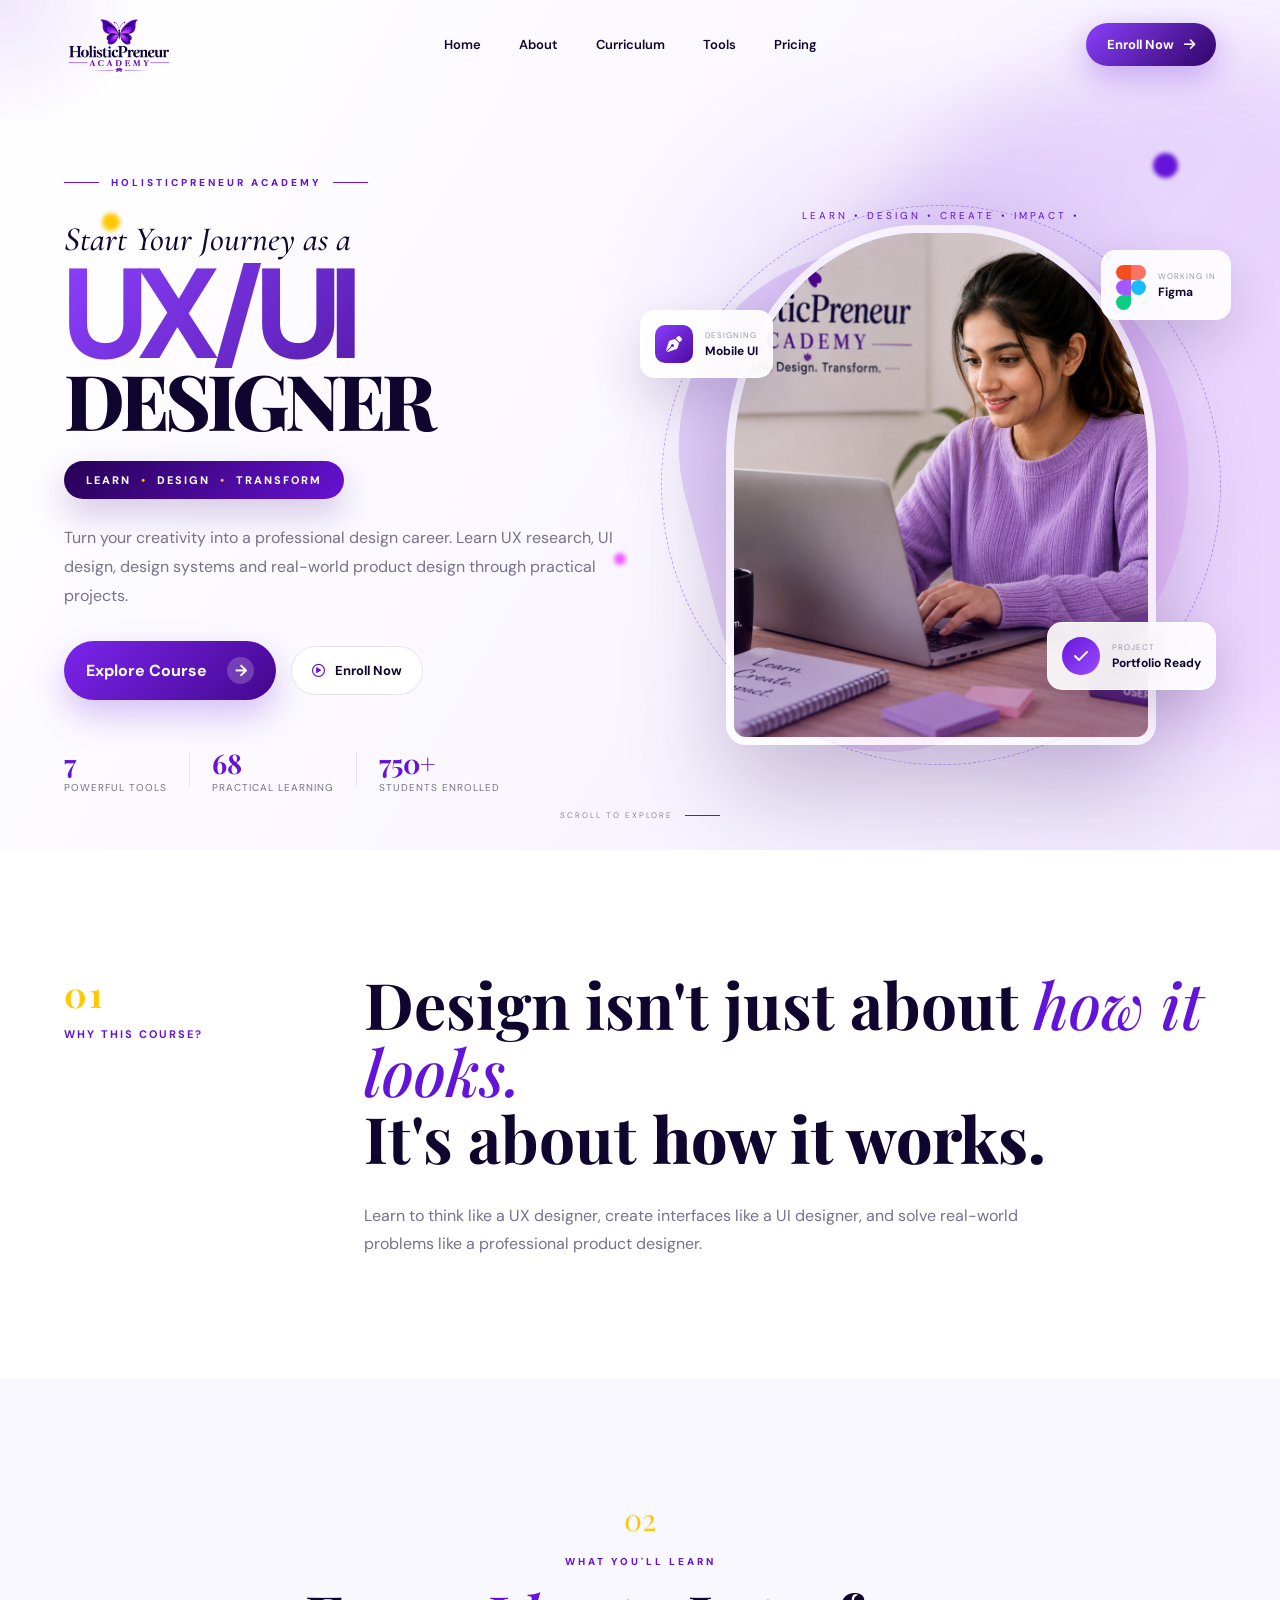
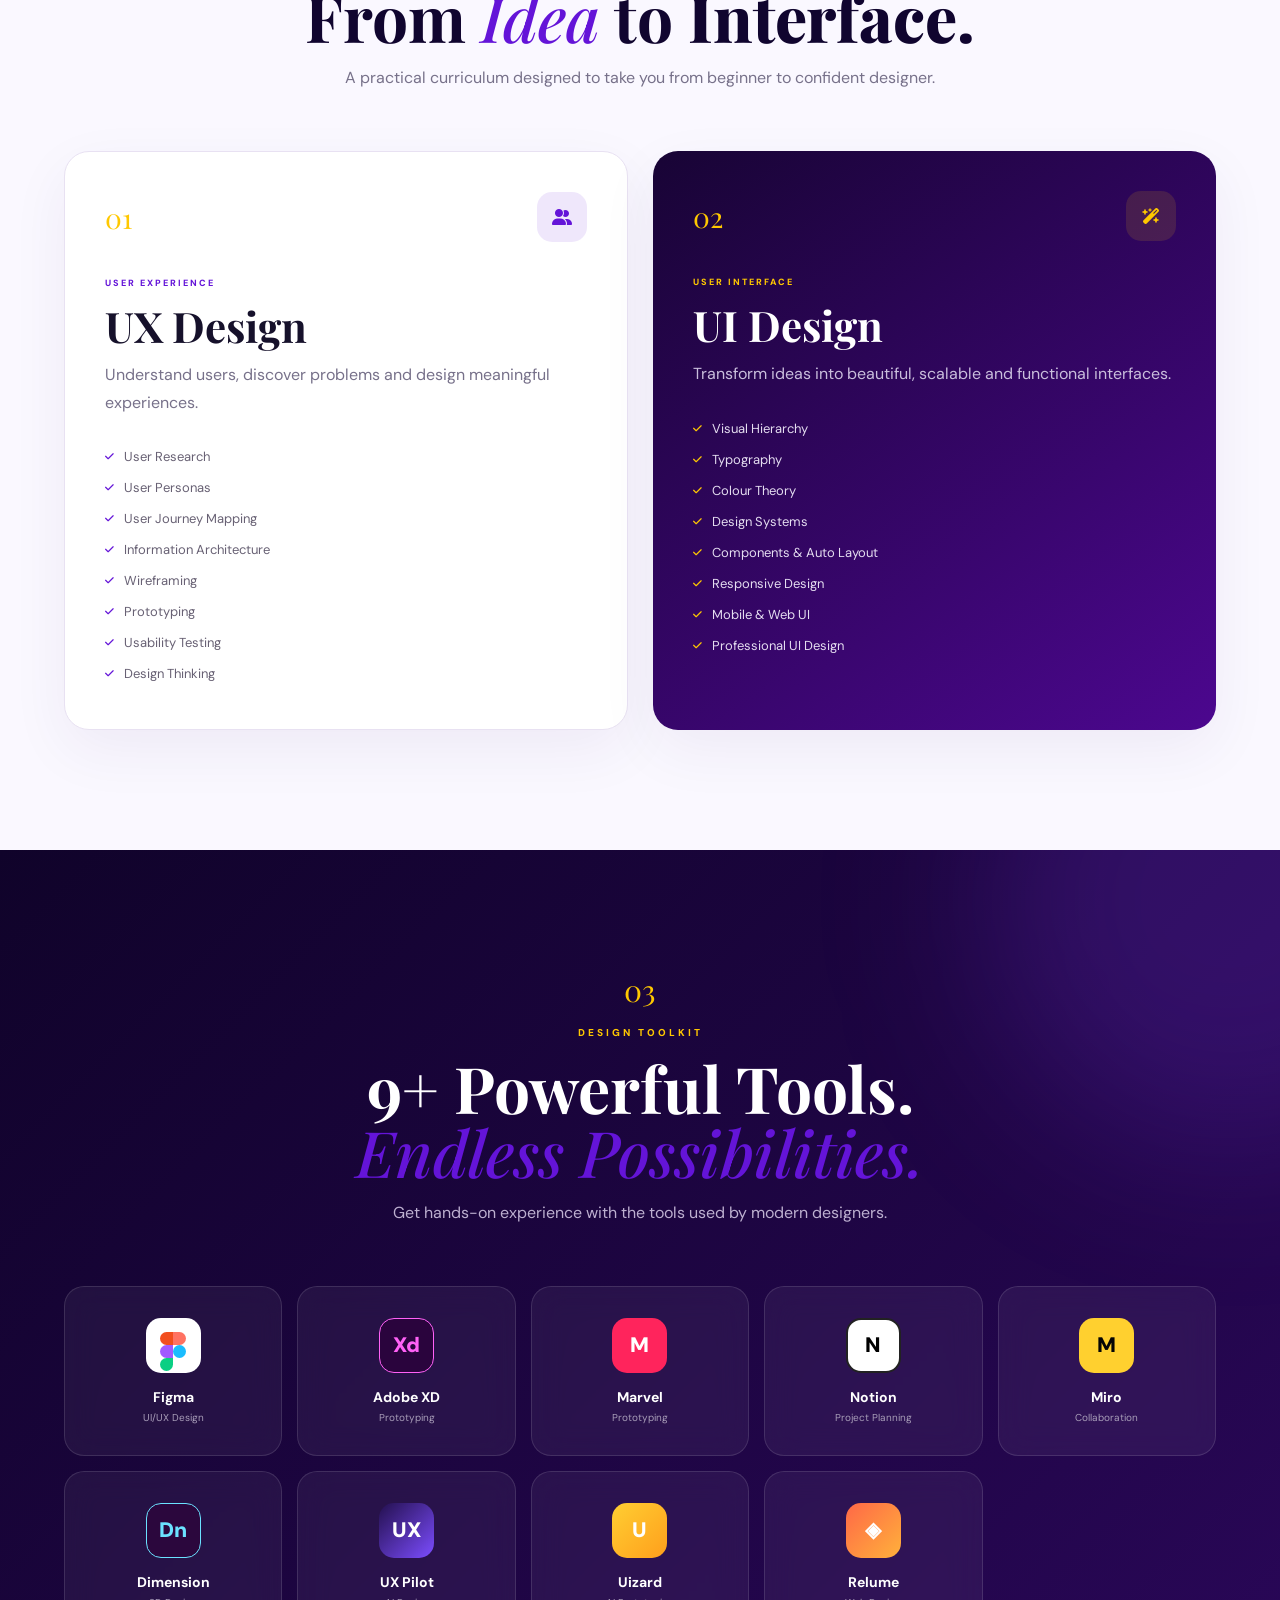
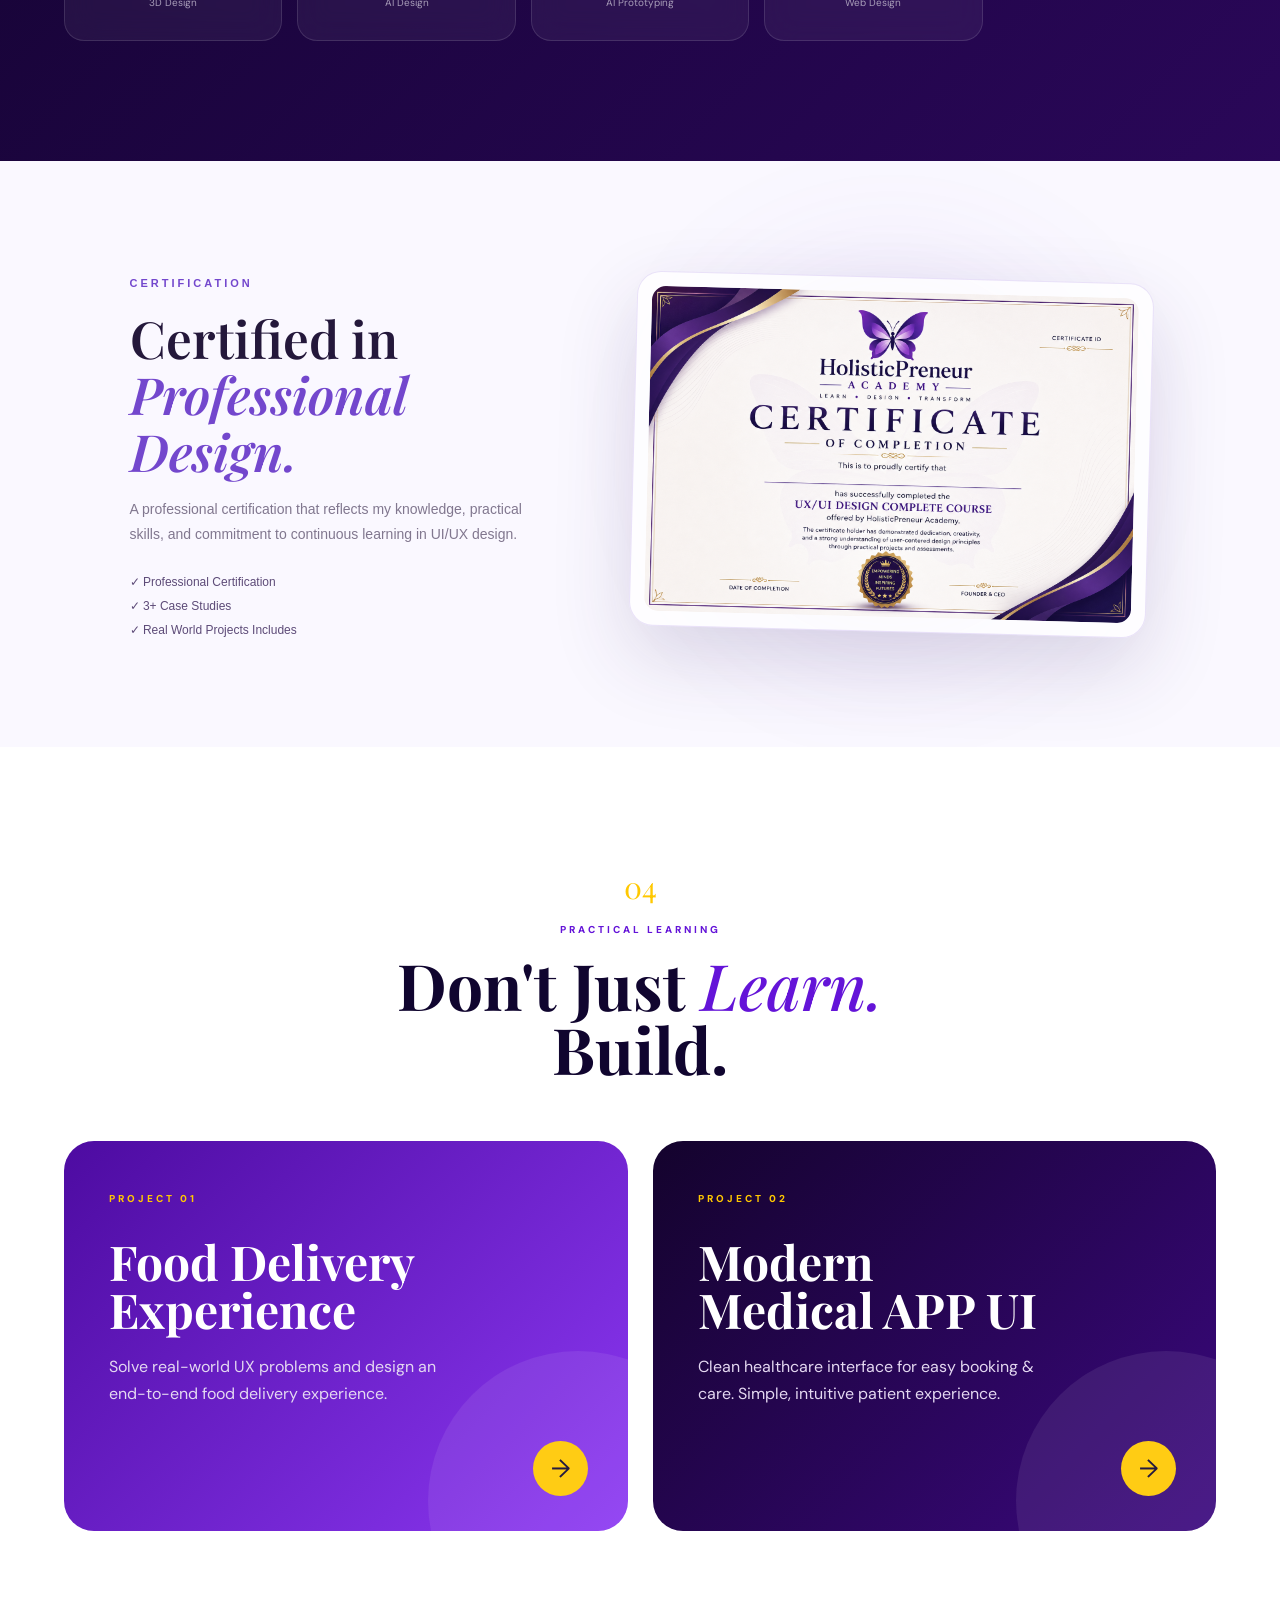
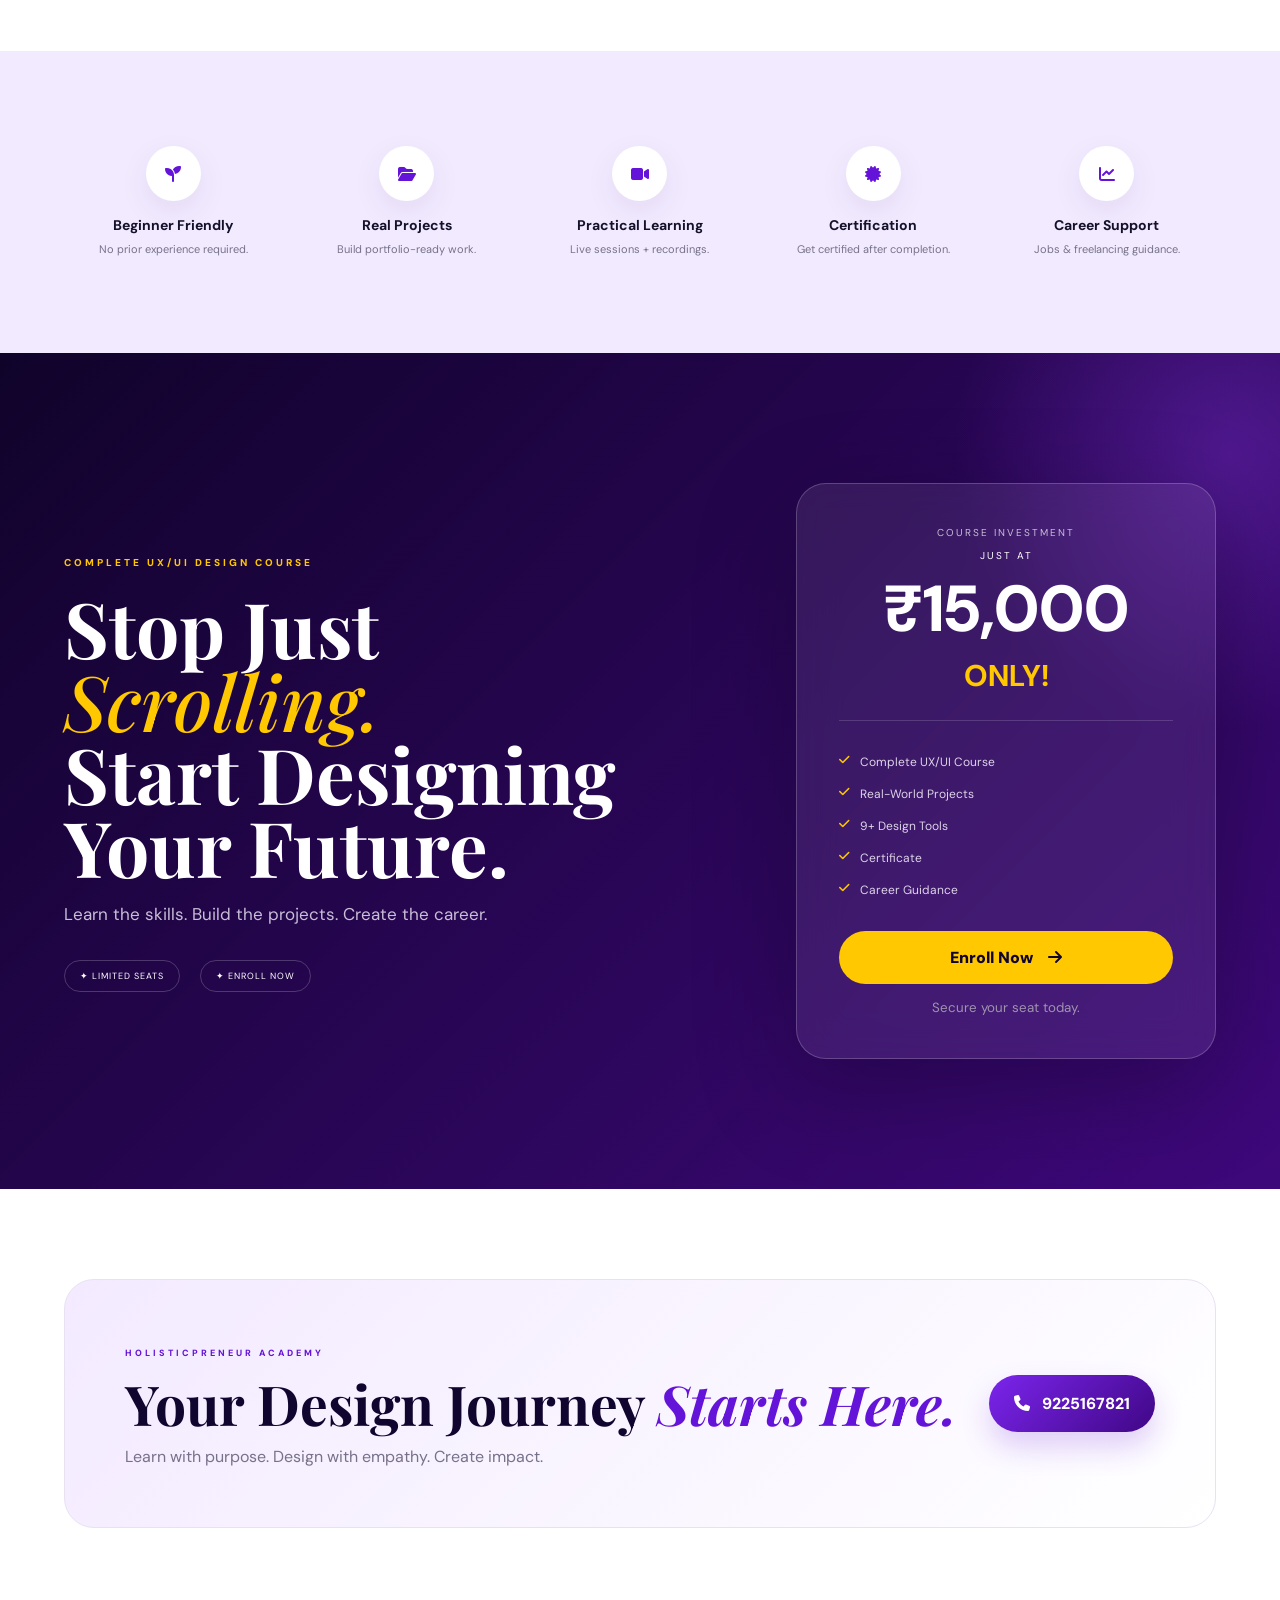
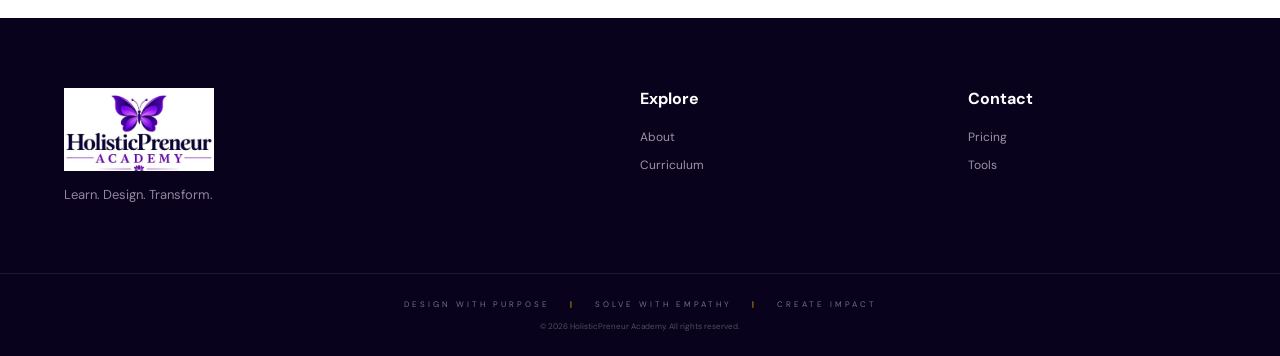
==== commit 94056206: "first commit" ====
--- a/index.html
+++ b/index.html
@@ -277,7 +277,7 @@
                 <div class="trust-item">
 
                     <strong>
-                        150+
+                        750+
                     </strong>
 
                     <span>
